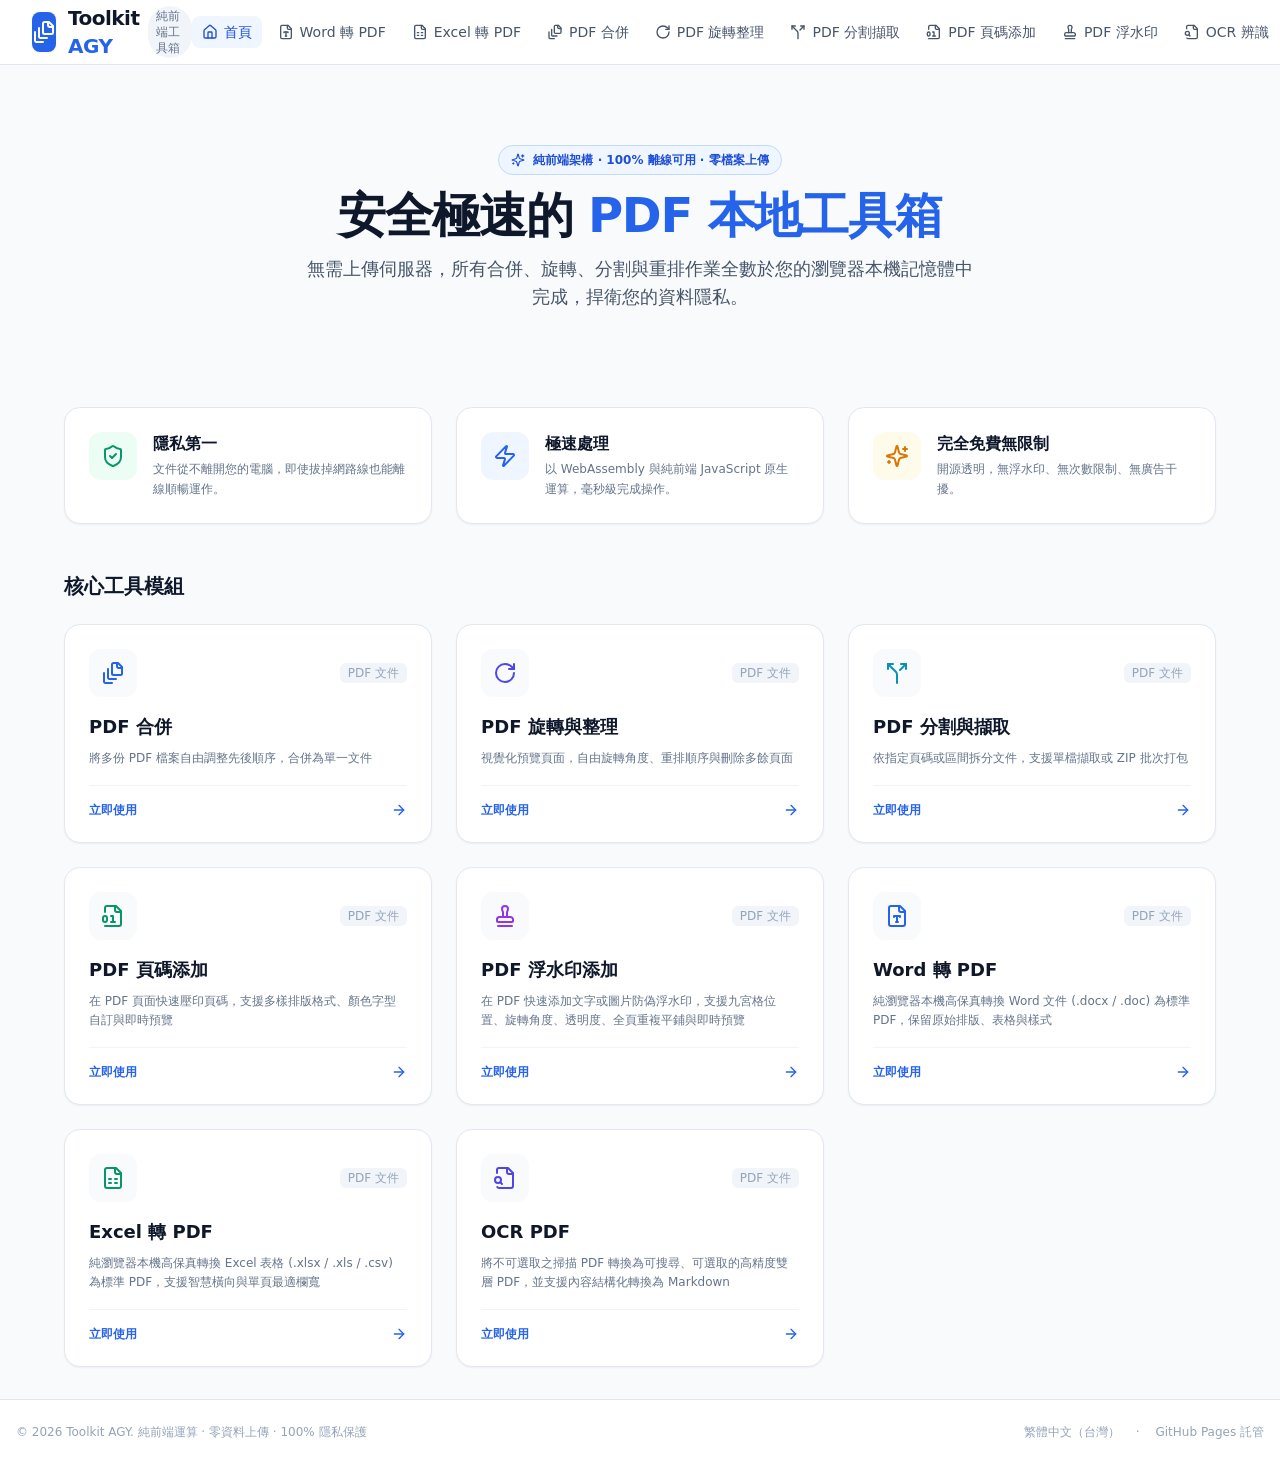
==== index.html @ efb2c527 "Deploy to GitHub Pages: 2026-09-25T14:30:59.295Z" ====
<!DOCTYPE html>
<html lang="zh-TW">
  <head>
    <meta charset="UTF-8" />
    <link rel="icon" type="image/svg+xml" href="./favicon.svg" />
    <meta name="viewport" content="width=device-width, initial-scale=1.0" />
    <meta name="description" content="Toolkit AGY - 純前端安全隱私 PDF 工具箱，支援 PDF 合併、分割與旋轉整理" />
    <title>Toolkit AGY - 純前端 PDF 工具箱</title>
    <script type="module" crossorigin src="./assets/index-BfPGvktH.js"></script>
    <link rel="modulepreload" crossorigin href="./assets/react-vendor-D8_orAiP.js">
    <link rel="modulepreload" crossorigin href="./assets/lucide-Dk8-2mKe.js">
    <link rel="modulepreload" crossorigin href="./assets/pdf-lib-BIBTUiyX.js">
    <link rel="modulepreload" crossorigin href="./assets/jszip-D7Kx0HE0.js">
    <link rel="stylesheet" crossorigin href="./assets/index-3vHXkRAp.css">
  </head>
  <body class="bg-slate-50 text-slate-800 antialiased min-h-screen">
    <div id="root"></div>
  </body>
</html>
---- assets/index-3vHXkRAp.css ----
*,:before,:after{--tw-border-spacing-x: 0;--tw-border-spacing-y: 0;--tw-translate-x: 0;--tw-translate-y: 0;--tw-rotate: 0;--tw-skew-x: 0;--tw-skew-y: 0;--tw-scale-x: 1;--tw-scale-y: 1;--tw-pan-x: ;--tw-pan-y: ;--tw-pinch-zoom: ;--tw-scroll-snap-strictness: proximity;--tw-gradient-from-position: ;--tw-gradient-via-position: ;--tw-gradient-to-position: ;--tw-ordinal: ;--tw-slashed-zero: ;--tw-numeric-figure: ;--tw-numeric-spacing: ;--tw-numeric-fraction: ;--tw-ring-inset: ;--tw-ring-offset-width: 0px;--tw-ring-offset-color: #fff;--tw-ring-color: rgb(59 130 246 / .5);--tw-ring-offset-shadow: 0 0 #0000;--tw-ring-shadow: 0 0 #0000;--tw-shadow: 0 0 #0000;--tw-shadow-colored: 0 0 #0000;--tw-blur: ;--tw-brightness: ;--tw-contrast: ;--tw-grayscale: ;--tw-hue-rotate: ;--tw-invert: ;--tw-saturate: ;--tw-sepia: ;--tw-drop-shadow: ;--tw-backdrop-blur: ;--tw-backdrop-brightness: ;--tw-backdrop-contrast: ;--tw-backdrop-grayscale: ;--tw-backdrop-hue-rotate: ;--tw-backdrop-invert: ;--tw-backdrop-opacity: ;--tw-backdrop-saturate: ;--tw-backdrop-sepia: ;--tw-contain-size: ;--tw-contain-layout: ;--tw-contain-paint: ;--tw-contain-style: }::backdrop{--tw-border-spacing-x: 0;--tw-border-spacing-y: 0;--tw-translate-x: 0;--tw-translate-y: 0;--tw-rotate: 0;--tw-skew-x: 0;--tw-skew-y: 0;--tw-scale-x: 1;--tw-scale-y: 1;--tw-pan-x: ;--tw-pan-y: ;--tw-pinch-zoom: ;--tw-scroll-snap-strictness: proximity;--tw-gradient-from-position: ;--tw-gradient-via-position: ;--tw-gradient-to-position: ;--tw-ordinal: ;--tw-slashed-zero: ;--tw-numeric-figure: ;--tw-numeric-spacing: ;--tw-numeric-fraction: ;--tw-ring-inset: ;--tw-ring-offset-width: 0px;--tw-ring-offset-color: #fff;--tw-ring-color: rgb(59 130 246 / .5);--tw-ring-offset-shadow: 0 0 #0000;--tw-ring-shadow: 0 0 #0000;--tw-shadow: 0 0 #0000;--tw-shadow-colored: 0 0 #0000;--tw-blur: ;--tw-brightness: ;--tw-contrast: ;--tw-grayscale: ;--tw-hue-rotate: ;--tw-invert: ;--tw-saturate: ;--tw-sepia: ;--tw-drop-shadow: ;--tw-backdrop-blur: ;--tw-backdrop-brightness: ;--tw-backdrop-contrast: ;--tw-backdrop-grayscale: ;--tw-backdrop-hue-rotate: ;--tw-backdrop-invert: ;--tw-backdrop-opacity: ;--tw-backdrop-saturate: ;--tw-backdrop-sepia: ;--tw-contain-size: ;--tw-contain-layout: ;--tw-contain-paint: ;--tw-contain-style: }*,:before,:after{box-sizing:border-box;border-width:0;border-style:solid;border-color:#e5e7eb}:before,:after{--tw-content: ""}html,:host{line-height:1.5;-webkit-text-size-adjust:100%;-moz-tab-size:4;-o-tab-size:4;tab-size:4;font-family:ui-sans-serif,system-ui,sans-serif,"Apple Color Emoji","Segoe UI Emoji",Segoe UI Symbol,"Noto Color Emoji";font-feature-settings:normal;font-variation-settings:normal;-webkit-tap-highlight-color:transparent}body{margin:0;line-height:inherit}hr{height:0;color:inherit;border-top-width:1px}abbr:where([title]){-webkit-text-decoration:underline dotted;text-decoration:underline dotted}h1,h2,h3,h4,h5,h6{font-size:inherit;font-weight:inherit}a{color:inherit;text-decoration:inherit}b,strong{font-weight:bolder}code,kbd,samp,pre{font-family:ui-monospace,SFMono-Regular,Menlo,Monaco,Consolas,Liberation Mono,Courier New,monospace;font-feature-settings:normal;font-variation-settings:normal;font-size:1em}small{font-size:80%}sub,sup{font-size:75%;line-height:0;position:relative;vertical-align:baseline}sub{bottom:-.25em}sup{top:-.5em}table{text-indent:0;border-color:inherit;border-collapse:collapse}button,input,optgroup,select,textarea{font-family:inherit;font-feature-settings:inherit;font-variation-settings:inherit;font-size:100%;font-weight:inherit;line-height:inherit;letter-spacing:inherit;color:inherit;margin:0;padding:0}button,select{text-transform:none}button,input:where([type=button]),input:where([type=reset]),input:where([type=submit]){-webkit-appearance:button;background-color:transparent;background-image:none}:-moz-focusring{outline:auto}:-moz-ui-invalid{box-shadow:none}progress{vertical-align:baseline}::-webkit-inner-spin-button,::-webkit-outer-spin-button{height:auto}[type=search]{-webkit-appearance:textfield;outline-offset:-2px}::-webkit-search-decoration{-webkit-appearance:none}::-webkit-file-upload-button{-webkit-appearance:button;font:inherit}summary{display:list-item}blockquote,dl,dd,h1,h2,h3,h4,h5,h6,hr,figure,p,pre{margin:0}fieldset{margin:0;padding:0}legend{padding:0}ol,ul,menu{list-style:none;margin:0;padding:0}dialog{padding:0}textarea{resize:vertical}input::-moz-placeholder,textarea::-moz-placeholder{opacity:1;color:#9ca3af}input::placeholder,textarea::placeholder{opacity:1;color:#9ca3af}button,[role=button]{cursor:pointer}:disabled{cursor:default}img,svg,video,canvas,audio,iframe,embed,object{display:block;vertical-align:middle}img,video{max-width:100%;height:auto}[hidden]:where(:not([hidden=until-found])){display:none}html,body{overflow-x:hidden;max-width:100%}body{--tw-bg-opacity: 1;background-color:rgb(248 250 252 / var(--tw-bg-opacity, 1));font-family:ui-sans-serif,system-ui,sans-serif,"Apple Color Emoji","Segoe UI Emoji",Segoe UI Symbol,"Noto Color Emoji";--tw-text-opacity: 1;color:rgb(15 23 42 / var(--tw-text-opacity, 1))}.container{width:100%}@media (min-width: 640px){.container{max-width:640px}}@media (min-width: 768px){.container{max-width:768px}}@media (min-width: 1024px){.container{max-width:1024px}}@media (min-width: 1280px){.container{max-width:1280px}}@media (min-width: 1536px){.container{max-width:1536px}}.sr-only{position:absolute;width:1px;height:1px;padding:0;margin:-1px;overflow:hidden;clip:rect(0,0,0,0);white-space:nowrap;border-width:0}.pointer-events-none{pointer-events:none}.collapse{visibility:collapse}.fixed{position:fixed}.absolute{position:absolute}.relative{position:relative}.sticky{position:sticky}.inset-0{inset:0}.inset-y-0{top:0;bottom:0}.left-0{left:0}.right-0{right:0}.right-2{right:.5rem}.right-4{right:1rem}.top-0{top:0}.top-16{top:4rem}.top-2{top:.5rem}.top-4{top:1rem}.top-6{top:1.5rem}.z-10{z-index:10}.z-20{z-index:20}.z-30{z-index:30}.z-40{z-index:40}.z-50{z-index:50}.mx-0\.5{margin-left:.125rem;margin-right:.125rem}.mx-auto{margin-left:auto;margin-right:auto}.my-2{margin-top:.5rem;margin-bottom:.5rem}.my-3{margin-top:.75rem;margin-bottom:.75rem}.my-4{margin-top:1rem;margin-bottom:1rem}.my-6{margin-top:1.5rem;margin-bottom:1.5rem}.mb-1{margin-bottom:.25rem}.mb-1\.5{margin-bottom:.375rem}.mb-2{margin-bottom:.5rem}.mb-3{margin-bottom:.75rem}.mb-4{margin-bottom:1rem}.mb-6{margin-bottom:1.5rem}.ml-1{margin-left:.25rem}.ml-2{margin-left:.5rem}.ml-auto{margin-left:auto}.mr-1{margin-right:.25rem}.mr-1\.5{margin-right:.375rem}.mt-0\.5{margin-top:.125rem}.mt-1{margin-top:.25rem}.mt-1\.5{margin-top:.375rem}.mt-2{margin-top:.5rem}.mt-2\.5{margin-top:.625rem}.mt-3{margin-top:.75rem}.mt-4{margin-top:1rem}.mt-5{margin-top:1.25rem}.mt-6{margin-top:1.5rem}.line-clamp-3{overflow:hidden;display:-webkit-box;-webkit-box-orient:vertical;-webkit-line-clamp:3}.block{display:block}.inline{display:inline}.flex{display:flex}.inline-flex{display:inline-flex}.table{display:table}.grid{display:grid}.contents{display:contents}.hidden{display:none}.aspect-\[3\/4\]{aspect-ratio:3/4}.h-1\.5{height:.375rem}.h-10{height:2.5rem}.h-12{height:3rem}.h-16{height:4rem}.h-2{height:.5rem}.h-2\.5{height:.625rem}.h-3{height:.75rem}.h-3\.5{height:.875rem}.h-4{height:1rem}.h-40{height:10rem}.h-5{height:1.25rem}.h-6{height:1.5rem}.h-64{height:16rem}.h-7{height:1.75rem}.h-8{height:2rem}.h-9{height:2.25rem}.h-\[90vh\]{height:90vh}.h-full{height:100%}.max-h-48{max-height:12rem}.max-h-\[500px\]{max-height:500px}.max-h-\[520px\]{max-height:520px}.max-h-\[620px\]{max-height:620px}.max-h-\[92vh\]{max-height:92vh}.max-h-\[calc\(100vh-4rem\)\]{max-height:calc(100vh - 4rem)}.max-h-full{max-height:100%}.min-h-\[320px\]{min-height:320px}.min-h-\[380px\]{min-height:380px}.min-h-\[420px\]{min-height:420px}.min-h-\[460px\]{min-height:460px}.min-h-screen{min-height:100vh}.w-1\/3{width:33.333333%}.w-10{width:2.5rem}.w-12{width:3rem}.w-16{width:4rem}.w-2{width:.5rem}.w-20{width:5rem}.w-24{width:6rem}.w-3{width:.75rem}.w-3\.5{width:.875rem}.w-4{width:1rem}.w-5{width:1.25rem}.w-56{width:14rem}.w-6{width:1.5rem}.w-7{width:1.75rem}.w-8{width:2rem}.w-9{width:2.25rem}.w-auto{width:auto}.w-full{width:100%}.w-screen{width:100vw}.min-w-0{min-width:0px}.min-w-\[50px\]{min-width:50px}.min-w-full{min-width:100%}.max-w-2xl{max-width:42rem}.max-w-4xl{max-width:56rem}.max-w-5xl{max-width:64rem}.max-w-6xl{max-width:72rem}.max-w-7xl{max-width:80rem}.max-w-full{max-width:100%}.max-w-md{max-width:28rem}.max-w-none{max-width:none}.max-w-xs{max-width:20rem}.flex-1{flex:1 1 0%}.flex-shrink-0,.shrink-0{flex-shrink:0}.rotate-180{--tw-rotate: 180deg;transform:translate(var(--tw-translate-x),var(--tw-translate-y)) rotate(var(--tw-rotate)) skew(var(--tw-skew-x)) skewY(var(--tw-skew-y)) scaleX(var(--tw-scale-x)) scaleY(var(--tw-scale-y))}.scale-110{--tw-scale-x: 1.1;--tw-scale-y: 1.1;transform:translate(var(--tw-translate-x),var(--tw-translate-y)) rotate(var(--tw-rotate)) skew(var(--tw-skew-x)) skewY(var(--tw-skew-y)) scaleX(var(--tw-scale-x)) scaleY(var(--tw-scale-y))}.scale-\[1\.01\]{--tw-scale-x: 1.01;--tw-scale-y: 1.01;transform:translate(var(--tw-translate-x),var(--tw-translate-y)) rotate(var(--tw-rotate)) skew(var(--tw-skew-x)) skewY(var(--tw-skew-y)) scaleX(var(--tw-scale-x)) scaleY(var(--tw-scale-y))}.transform{transform:translate(var(--tw-translate-x),var(--tw-translate-y)) rotate(var(--tw-rotate)) skew(var(--tw-skew-x)) skewY(var(--tw-skew-y)) scaleX(var(--tw-scale-x)) scaleY(var(--tw-scale-y))}@keyframes pulse{50%{opacity:.5}}.animate-pulse{animation:pulse 2s cubic-bezier(.4,0,.6,1) infinite}@keyframes spin{to{transform:rotate(360deg)}}.animate-spin{animation:spin 1s linear infinite}.cursor-not-allowed{cursor:not-allowed}.cursor-pointer{cursor:pointer}.select-none{-webkit-user-select:none;-moz-user-select:none;user-select:none}.select-text{-webkit-user-select:text;-moz-user-select:text;user-select:text}.resize-none{resize:none}.resize{resize:both}.list-inside{list-style-position:inside}.list-outside{list-style-position:outside}.list-decimal{list-style-type:decimal}.list-disc{list-style-type:disc}.grid-cols-1{grid-template-columns:repeat(1,minmax(0,1fr))}.grid-cols-2{grid-template-columns:repeat(2,minmax(0,1fr))}.grid-cols-3{grid-template-columns:repeat(3,minmax(0,1fr))}.flex-col{flex-direction:column}.flex-wrap{flex-wrap:wrap}.items-start{align-items:flex-start}.items-center{align-items:center}.justify-end{justify-content:flex-end}.justify-center{justify-content:center}.justify-between{justify-content:space-between}.gap-1{gap:.25rem}.gap-1\.5{gap:.375rem}.gap-2{gap:.5rem}.gap-2\.5{gap:.625rem}.gap-3{gap:.75rem}.gap-3\.5{gap:.875rem}.gap-4{gap:1rem}.gap-6{gap:1.5rem}.space-x-0\.5>:not([hidden])~:not([hidden]){--tw-space-x-reverse: 0;margin-right:calc(.125rem * var(--tw-space-x-reverse));margin-left:calc(.125rem * calc(1 - var(--tw-space-x-reverse)))}.space-x-1>:not([hidden])~:not([hidden]){--tw-space-x-reverse: 0;margin-right:calc(.25rem * var(--tw-space-x-reverse));margin-left:calc(.25rem * calc(1 - var(--tw-space-x-reverse)))}.space-x-1\.5>:not([hidden])~:not([hidden]){--tw-space-x-reverse: 0;margin-right:calc(.375rem * var(--tw-space-x-reverse));margin-left:calc(.375rem * calc(1 - var(--tw-space-x-reverse)))}.space-x-2>:not([hidden])~:not([hidden]){--tw-space-x-reverse: 0;margin-right:calc(.5rem * var(--tw-space-x-reverse));margin-left:calc(.5rem * calc(1 - var(--tw-space-x-reverse)))}.space-x-2\.5>:not([hidden])~:not([hidden]){--tw-space-x-reverse: 0;margin-right:calc(.625rem * var(--tw-space-x-reverse));margin-left:calc(.625rem * calc(1 - var(--tw-space-x-reverse)))}.space-x-3>:not([hidden])~:not([hidden]){--tw-space-x-reverse: 0;margin-right:calc(.75rem * var(--tw-space-x-reverse));margin-left:calc(.75rem * calc(1 - var(--tw-space-x-reverse)))}.space-y-0\.5>:not([hidden])~:not([hidden]){--tw-space-y-reverse: 0;margin-top:calc(.125rem * calc(1 - var(--tw-space-y-reverse)));margin-bottom:calc(.125rem * var(--tw-space-y-reverse))}.space-y-1>:not([hidden])~:not([hidden]){--tw-space-y-reverse: 0;margin-top:calc(.25rem * calc(1 - var(--tw-space-y-reverse)));margin-bottom:calc(.25rem * var(--tw-space-y-reverse))}.space-y-1\.5>:not([hidden])~:not([hidden]){--tw-space-y-reverse: 0;margin-top:calc(.375rem * calc(1 - var(--tw-space-y-reverse)));margin-bottom:calc(.375rem * var(--tw-space-y-reverse))}.space-y-12>:not([hidden])~:not([hidden]){--tw-space-y-reverse: 0;margin-top:calc(3rem * calc(1 - var(--tw-space-y-reverse)));margin-bottom:calc(3rem * var(--tw-space-y-reverse))}.space-y-2>:not([hidden])~:not([hidden]){--tw-space-y-reverse: 0;margin-top:calc(.5rem * calc(1 - var(--tw-space-y-reverse)));margin-bottom:calc(.5rem * var(--tw-space-y-reverse))}.space-y-2\.5>:not([hidden])~:not([hidden]){--tw-space-y-reverse: 0;margin-top:calc(.625rem * calc(1 - var(--tw-space-y-reverse)));margin-bottom:calc(.625rem * var(--tw-space-y-reverse))}.space-y-3>:not([hidden])~:not([hidden]){--tw-space-y-reverse: 0;margin-top:calc(.75rem * calc(1 - var(--tw-space-y-reverse)));margin-bottom:calc(.75rem * var(--tw-space-y-reverse))}.space-y-4>:not([hidden])~:not([hidden]){--tw-space-y-reverse: 0;margin-top:calc(1rem * calc(1 - var(--tw-space-y-reverse)));margin-bottom:calc(1rem * var(--tw-space-y-reverse))}.space-y-5>:not([hidden])~:not([hidden]){--tw-space-y-reverse: 0;margin-top:calc(1.25rem * calc(1 - var(--tw-space-y-reverse)));margin-bottom:calc(1.25rem * var(--tw-space-y-reverse))}.space-y-6>:not([hidden])~:not([hidden]){--tw-space-y-reverse: 0;margin-top:calc(1.5rem * calc(1 - var(--tw-space-y-reverse)));margin-bottom:calc(1.5rem * var(--tw-space-y-reverse))}.divide-y>:not([hidden])~:not([hidden]){--tw-divide-y-reverse: 0;border-top-width:calc(1px * calc(1 - var(--tw-divide-y-reverse)));border-bottom-width:calc(1px * var(--tw-divide-y-reverse))}.divide-gray-200>:not([hidden])~:not([hidden]){--tw-divide-opacity: 1;border-color:rgb(229 231 235 / var(--tw-divide-opacity, 1))}.self-start{align-self:flex-start}.self-end{align-self:flex-end}.overflow-auto{overflow:auto}.overflow-hidden{overflow:hidden}.overflow-x-auto{overflow-x:auto}.overflow-y-auto{overflow-y:auto}.truncate{overflow:hidden;text-overflow:ellipsis;white-space:nowrap}.whitespace-nowrap{white-space:nowrap}.whitespace-pre-line{white-space:pre-line}.whitespace-pre-wrap{white-space:pre-wrap}.rounded{border-radius:.25rem}.rounded-2xl{border-radius:1rem}.rounded-full{border-radius:9999px}.rounded-lg{border-radius:.5rem}.rounded-md{border-radius:.375rem}.rounded-sm{border-radius:.125rem}.rounded-xl{border-radius:.75rem}.rounded-r{border-top-right-radius:.25rem;border-bottom-right-radius:.25rem}.border{border-width:1px}.border-2{border-width:2px}.border-b{border-bottom-width:1px}.border-l{border-left-width:1px}.border-l-4{border-left-width:4px}.border-r{border-right-width:1px}.border-t{border-top-width:1px}.border-dashed{border-style:dashed}.border-amber-200{--tw-border-opacity: 1;border-color:rgb(253 230 138 / var(--tw-border-opacity, 1))}.border-amber-200\/80{border-color:#fde68acc}.border-blue-100{--tw-border-opacity: 1;border-color:rgb(219 234 254 / var(--tw-border-opacity, 1))}.border-blue-100\/60{border-color:#dbeafe99}.border-blue-100\/70{border-color:#dbeafeb3}.border-blue-200{--tw-border-opacity: 1;border-color:rgb(191 219 254 / var(--tw-border-opacity, 1))}.border-blue-400{--tw-border-opacity: 1;border-color:rgb(96 165 250 / var(--tw-border-opacity, 1))}.border-blue-500{--tw-border-opacity: 1;border-color:rgb(59 130 246 / var(--tw-border-opacity, 1))}.border-blue-600{--tw-border-opacity: 1;border-color:rgb(37 99 235 / var(--tw-border-opacity, 1))}.border-cyan-500{--tw-border-opacity: 1;border-color:rgb(6 182 212 / var(--tw-border-opacity, 1))}.border-emerald-100\/80{border-color:#d1fae5cc}.border-emerald-200{--tw-border-opacity: 1;border-color:rgb(167 243 208 / var(--tw-border-opacity, 1))}.border-emerald-200\/60{border-color:#a7f3d099}.border-emerald-200\/70{border-color:#a7f3d0b3}.border-emerald-400{--tw-border-opacity: 1;border-color:rgb(52 211 153 / var(--tw-border-opacity, 1))}.border-emerald-500{--tw-border-opacity: 1;border-color:rgb(16 185 129 / var(--tw-border-opacity, 1))}.border-gray-100{--tw-border-opacity: 1;border-color:rgb(243 244 246 / var(--tw-border-opacity, 1))}.border-gray-200{--tw-border-opacity: 1;border-color:rgb(229 231 235 / var(--tw-border-opacity, 1))}.border-gray-200\/50{border-color:#e5e7eb80}.border-gray-200\/60{border-color:#e5e7eb99}.border-gray-300{--tw-border-opacity: 1;border-color:rgb(209 213 219 / var(--tw-border-opacity, 1))}.border-gray-300\/50{border-color:#d1d5db80}.border-gray-800{--tw-border-opacity: 1;border-color:rgb(31 41 55 / var(--tw-border-opacity, 1))}.border-indigo-200{--tw-border-opacity: 1;border-color:rgb(199 210 254 / var(--tw-border-opacity, 1))}.border-indigo-500{--tw-border-opacity: 1;border-color:rgb(99 102 241 / var(--tw-border-opacity, 1))}.border-indigo-600{--tw-border-opacity: 1;border-color:rgb(79 70 229 / var(--tw-border-opacity, 1))}.border-red-200{--tw-border-opacity: 1;border-color:rgb(254 202 202 / var(--tw-border-opacity, 1))}.border-red-300{--tw-border-opacity: 1;border-color:rgb(252 165 165 / var(--tw-border-opacity, 1))}.border-red-400{--tw-border-opacity: 1;border-color:rgb(248 113 113 / var(--tw-border-opacity, 1))}.border-red-500{--tw-border-opacity: 1;border-color:rgb(239 68 68 / var(--tw-border-opacity, 1))}.border-rose-200{--tw-border-opacity: 1;border-color:rgb(254 205 211 / var(--tw-border-opacity, 1))}.border-slate-100{--tw-border-opacity: 1;border-color:rgb(241 245 249 / var(--tw-border-opacity, 1))}.border-slate-200{--tw-border-opacity: 1;border-color:rgb(226 232 240 / var(--tw-border-opacity, 1))}.border-slate-200\/80{border-color:#e2e8f0cc}.border-slate-300{--tw-border-opacity: 1;border-color:rgb(203 213 225 / var(--tw-border-opacity, 1))}.bg-amber-100{--tw-bg-opacity: 1;background-color:rgb(254 243 199 / var(--tw-bg-opacity, 1))}.bg-amber-50{--tw-bg-opacity: 1;background-color:rgb(255 251 235 / var(--tw-bg-opacity, 1))}.bg-amber-50\/70{background-color:#fffbebb3}.bg-amber-500\/80{background-color:#f59e0bcc}.bg-amber-600{--tw-bg-opacity: 1;background-color:rgb(217 119 6 / var(--tw-bg-opacity, 1))}.bg-blue-100{--tw-bg-opacity: 1;background-color:rgb(219 234 254 / var(--tw-bg-opacity, 1))}.bg-blue-100\/80{background-color:#dbeafecc}.bg-blue-50{--tw-bg-opacity: 1;background-color:rgb(239 246 255 / var(--tw-bg-opacity, 1))}.bg-blue-50\/50{background-color:#eff6ff80}.bg-blue-50\/60{background-color:#eff6ff99}.bg-blue-50\/80{background-color:#eff6ffcc}.bg-blue-600{--tw-bg-opacity: 1;background-color:rgb(37 99 235 / var(--tw-bg-opacity, 1))}.bg-cyan-50{--tw-bg-opacity: 1;background-color:rgb(236 254 255 / var(--tw-bg-opacity, 1))}.bg-cyan-50\/50{background-color:#ecfeff80}.bg-cyan-600{--tw-bg-opacity: 1;background-color:rgb(8 145 178 / var(--tw-bg-opacity, 1))}.bg-emerald-100{--tw-bg-opacity: 1;background-color:rgb(209 250 229 / var(--tw-bg-opacity, 1))}.bg-emerald-50{--tw-bg-opacity: 1;background-color:rgb(236 253 245 / var(--tw-bg-opacity, 1))}.bg-emerald-50\/50{background-color:#ecfdf580}.bg-emerald-50\/60{background-color:#ecfdf599}.bg-emerald-50\/80{background-color:#ecfdf5cc}.bg-emerald-600{--tw-bg-opacity: 1;background-color:rgb(5 150 105 / var(--tw-bg-opacity, 1))}.bg-gray-100{--tw-bg-opacity: 1;background-color:rgb(243 244 246 / var(--tw-bg-opacity, 1))}.bg-gray-100\/50{background-color:#f3f4f680}.bg-gray-200{--tw-bg-opacity: 1;background-color:rgb(229 231 235 / var(--tw-bg-opacity, 1))}.bg-gray-50{--tw-bg-opacity: 1;background-color:rgb(249 250 251 / var(--tw-bg-opacity, 1))}.bg-gray-800{--tw-bg-opacity: 1;background-color:rgb(31 41 55 / var(--tw-bg-opacity, 1))}.bg-gray-900{--tw-bg-opacity: 1;background-color:rgb(17 24 39 / var(--tw-bg-opacity, 1))}.bg-indigo-100{--tw-bg-opacity: 1;background-color:rgb(224 231 255 / var(--tw-bg-opacity, 1))}.bg-indigo-50{--tw-bg-opacity: 1;background-color:rgb(238 242 255 / var(--tw-bg-opacity, 1))}.bg-indigo-50\/40{background-color:#eef2ff66}.bg-indigo-50\/60{background-color:#eef2ff99}.bg-indigo-50\/70{background-color:#eef2ffb3}.bg-indigo-600{--tw-bg-opacity: 1;background-color:rgb(79 70 229 / var(--tw-bg-opacity, 1))}.bg-red-50{--tw-bg-opacity: 1;background-color:rgb(254 242 242 / var(--tw-bg-opacity, 1))}.bg-red-50\/20{background-color:#fef2f233}.bg-red-50\/40{background-color:#fef2f266}.bg-red-600{--tw-bg-opacity: 1;background-color:rgb(220 38 38 / var(--tw-bg-opacity, 1))}.bg-rose-50{--tw-bg-opacity: 1;background-color:rgb(255 241 242 / var(--tw-bg-opacity, 1))}.bg-rose-50\/20{background-color:#fff1f233}.bg-rose-600{--tw-bg-opacity: 1;background-color:rgb(225 29 72 / var(--tw-bg-opacity, 1))}.bg-slate-100{--tw-bg-opacity: 1;background-color:rgb(241 245 249 / var(--tw-bg-opacity, 1))}.bg-slate-100\/70{background-color:#f1f5f9b3}.bg-slate-200{--tw-bg-opacity: 1;background-color:rgb(226 232 240 / var(--tw-bg-opacity, 1))}.bg-slate-200\/50{background-color:#e2e8f080}.bg-slate-200\/60{background-color:#e2e8f099}.bg-slate-200\/80{background-color:#e2e8f0cc}.bg-slate-50{--tw-bg-opacity: 1;background-color:rgb(248 250 252 / var(--tw-bg-opacity, 1))}.bg-slate-50\/50{background-color:#f8fafc80}.bg-slate-50\/80{background-color:#f8fafccc}.bg-slate-900{--tw-bg-opacity: 1;background-color:rgb(15 23 42 / var(--tw-bg-opacity, 1))}.bg-slate-900\/40{background-color:#0f172a66}.bg-slate-900\/50{background-color:#0f172a80}.bg-slate-900\/60{background-color:#0f172a99}.bg-slate-900\/70{background-color:#0f172ab3}.bg-teal-100{--tw-bg-opacity: 1;background-color:rgb(204 251 241 / var(--tw-bg-opacity, 1))}.bg-teal-50{--tw-bg-opacity: 1;background-color:rgb(240 253 250 / var(--tw-bg-opacity, 1))}.bg-white{--tw-bg-opacity: 1;background-color:rgb(255 255 255 / var(--tw-bg-opacity, 1))}.bg-white\/70{background-color:#ffffffb3}.bg-white\/80{background-color:#fffc}.bg-white\/95{background-color:#fffffff2}.bg-gradient-to-br{background-image:linear-gradient(to bottom right,var(--tw-gradient-stops))}.bg-gradient-to-r{background-image:linear-gradient(to right,var(--tw-gradient-stops))}.from-blue-50\/50{--tw-gradient-from: rgb(239 246 255 / .5) var(--tw-gradient-from-position);--tw-gradient-to: rgb(239 246 255 / 0) var(--tw-gradient-to-position);--tw-gradient-stops: var(--tw-gradient-from), var(--tw-gradient-to)}.from-emerald-50{--tw-gradient-from: #ecfdf5 var(--tw-gradient-from-position);--tw-gradient-to: rgb(236 253 245 / 0) var(--tw-gradient-to-position);--tw-gradient-stops: var(--tw-gradient-from), var(--tw-gradient-to)}.to-indigo-50\/40{--tw-gradient-to: rgb(238 242 255 / .4) var(--tw-gradient-to-position)}.to-teal-50\/60{--tw-gradient-to: rgb(240 253 250 / .6) var(--tw-gradient-to-position)}.stroke-1{stroke-width:1}.object-contain{-o-object-fit:contain;object-fit:contain}.p-0\.5{padding:.125rem}.p-1{padding:.25rem}.p-1\.5{padding:.375rem}.p-2{padding:.5rem}.p-2\.5{padding:.625rem}.p-3{padding:.75rem}.p-3\.5{padding:.875rem}.p-4{padding:1rem}.p-5{padding:1.25rem}.p-6{padding:1.5rem}.p-8{padding:2rem}.px-1{padding-left:.25rem;padding-right:.25rem}.px-1\.5{padding-left:.375rem;padding-right:.375rem}.px-2{padding-left:.5rem;padding-right:.5rem}.px-2\.5{padding-left:.625rem;padding-right:.625rem}.px-3{padding-left:.75rem;padding-right:.75rem}.px-3\.5{padding-left:.875rem;padding-right:.875rem}.px-4{padding-left:1rem;padding-right:1rem}.px-5{padding-left:1.25rem;padding-right:1.25rem}.px-6{padding-left:1.5rem;padding-right:1.5rem}.py-0\.5{padding-top:.125rem;padding-bottom:.125rem}.py-1{padding-top:.25rem;padding-bottom:.25rem}.py-1\.5{padding-top:.375rem;padding-bottom:.375rem}.py-12{padding-top:3rem;padding-bottom:3rem}.py-2{padding-top:.5rem;padding-bottom:.5rem}.py-2\.5{padding-top:.625rem;padding-bottom:.625rem}.py-3{padding-top:.75rem;padding-bottom:.75rem}.py-3\.5{padding-top:.875rem;padding-bottom:.875rem}.py-6{padding-top:1.5rem;padding-bottom:1.5rem}.py-8{padding-top:2rem;padding-bottom:2rem}.pb-1{padding-bottom:.25rem}.pb-3{padding-bottom:.75rem}.pb-4{padding-bottom:1rem}.pl-1{padding-left:.25rem}.pl-10{padding-left:2.5rem}.pl-3{padding-left:.75rem}.pl-3\.5{padding-left:.875rem}.pl-5{padding-left:1.25rem}.pr-9{padding-right:2.25rem}.pt-1{padding-top:.25rem}.pt-2{padding-top:.5rem}.pt-3{padding-top:.75rem}.pt-4{padding-top:1rem}.pt-6{padding-top:1.5rem}.text-left{text-align:left}.text-center{text-align:center}.text-right{text-align:right}.font-mono{font-family:ui-monospace,SFMono-Regular,Menlo,Monaco,Consolas,Liberation Mono,Courier New,monospace}.font-sans{font-family:ui-sans-serif,system-ui,sans-serif,"Apple Color Emoji","Segoe UI Emoji",Segoe UI Symbol,"Noto Color Emoji"}.text-2xl{font-size:1.5rem;line-height:2rem}.text-3xl{font-size:1.875rem;line-height:2.25rem}.text-\[10px\]{font-size:10px}.text-\[11px\]{font-size:11px}.text-base{font-size:1rem;line-height:1.5rem}.text-lg{font-size:1.125rem;line-height:1.75rem}.text-sm{font-size:.875rem;line-height:1.25rem}.text-xl{font-size:1.25rem;line-height:1.75rem}.text-xs{font-size:.75rem;line-height:1rem}.font-bold{font-weight:700}.font-extrabold{font-weight:800}.font-medium{font-weight:500}.font-normal{font-weight:400}.font-semibold{font-weight:600}.uppercase{text-transform:uppercase}.italic{font-style:italic}.leading-relaxed{line-height:1.625}.leading-snug{line-height:1.375}.leading-tight{line-height:1.25}.tracking-tight{letter-spacing:-.025em}.tracking-wider{letter-spacing:.05em}.text-amber-500{--tw-text-opacity: 1;color:rgb(245 158 11 / var(--tw-text-opacity, 1))}.text-amber-600{--tw-text-opacity: 1;color:rgb(217 119 6 / var(--tw-text-opacity, 1))}.text-amber-700{--tw-text-opacity: 1;color:rgb(180 83 9 / var(--tw-text-opacity, 1))}.text-amber-800{--tw-text-opacity: 1;color:rgb(146 64 14 / var(--tw-text-opacity, 1))}.text-amber-800\/90{color:#92400ee6}.text-amber-900{--tw-text-opacity: 1;color:rgb(120 53 15 / var(--tw-text-opacity, 1))}.text-blue-500{--tw-text-opacity: 1;color:rgb(59 130 246 / var(--tw-text-opacity, 1))}.text-blue-600{--tw-text-opacity: 1;color:rgb(37 99 235 / var(--tw-text-opacity, 1))}.text-blue-700{--tw-text-opacity: 1;color:rgb(29 78 216 / var(--tw-text-opacity, 1))}.text-blue-800{--tw-text-opacity: 1;color:rgb(30 64 175 / var(--tw-text-opacity, 1))}.text-blue-900{--tw-text-opacity: 1;color:rgb(30 58 138 / var(--tw-text-opacity, 1))}.text-cyan-600{--tw-text-opacity: 1;color:rgb(8 145 178 / var(--tw-text-opacity, 1))}.text-emerald-500{--tw-text-opacity: 1;color:rgb(16 185 129 / var(--tw-text-opacity, 1))}.text-emerald-600{--tw-text-opacity: 1;color:rgb(5 150 105 / var(--tw-text-opacity, 1))}.text-emerald-700{--tw-text-opacity: 1;color:rgb(4 120 87 / var(--tw-text-opacity, 1))}.text-emerald-800{--tw-text-opacity: 1;color:rgb(6 95 70 / var(--tw-text-opacity, 1))}.text-emerald-900{--tw-text-opacity: 1;color:rgb(6 78 59 / var(--tw-text-opacity, 1))}.text-gray-100{--tw-text-opacity: 1;color:rgb(243 244 246 / var(--tw-text-opacity, 1))}.text-gray-400{--tw-text-opacity: 1;color:rgb(156 163 175 / var(--tw-text-opacity, 1))}.text-gray-500{--tw-text-opacity: 1;color:rgb(107 114 128 / var(--tw-text-opacity, 1))}.text-gray-600{--tw-text-opacity: 1;color:rgb(75 85 99 / var(--tw-text-opacity, 1))}.text-gray-700{--tw-text-opacity: 1;color:rgb(55 65 81 / var(--tw-text-opacity, 1))}.text-gray-800{--tw-text-opacity: 1;color:rgb(31 41 55 / var(--tw-text-opacity, 1))}.text-gray-900{--tw-text-opacity: 1;color:rgb(17 24 39 / var(--tw-text-opacity, 1))}.text-indigo-500{--tw-text-opacity: 1;color:rgb(99 102 241 / var(--tw-text-opacity, 1))}.text-indigo-600{--tw-text-opacity: 1;color:rgb(79 70 229 / var(--tw-text-opacity, 1))}.text-indigo-700{--tw-text-opacity: 1;color:rgb(67 56 202 / var(--tw-text-opacity, 1))}.text-purple-600{--tw-text-opacity: 1;color:rgb(147 51 234 / var(--tw-text-opacity, 1))}.text-red-400{--tw-text-opacity: 1;color:rgb(248 113 113 / var(--tw-text-opacity, 1))}.text-red-500{--tw-text-opacity: 1;color:rgb(239 68 68 / var(--tw-text-opacity, 1))}.text-red-600{--tw-text-opacity: 1;color:rgb(220 38 38 / var(--tw-text-opacity, 1))}.text-red-700{--tw-text-opacity: 1;color:rgb(185 28 28 / var(--tw-text-opacity, 1))}.text-rose-600{--tw-text-opacity: 1;color:rgb(225 29 72 / var(--tw-text-opacity, 1))}.text-rose-700{--tw-text-opacity: 1;color:rgb(190 18 60 / var(--tw-text-opacity, 1))}.text-rose-800{--tw-text-opacity: 1;color:rgb(159 18 57 / var(--tw-text-opacity, 1))}.text-slate-300{--tw-text-opacity: 1;color:rgb(203 213 225 / var(--tw-text-opacity, 1))}.text-slate-400{--tw-text-opacity: 1;color:rgb(148 163 184 / var(--tw-text-opacity, 1))}.text-slate-500{--tw-text-opacity: 1;color:rgb(100 116 139 / var(--tw-text-opacity, 1))}.text-slate-600{--tw-text-opacity: 1;color:rgb(71 85 105 / var(--tw-text-opacity, 1))}.text-slate-700{--tw-text-opacity: 1;color:rgb(51 65 85 / var(--tw-text-opacity, 1))}.text-slate-800{--tw-text-opacity: 1;color:rgb(30 41 59 / var(--tw-text-opacity, 1))}.text-slate-900{--tw-text-opacity: 1;color:rgb(15 23 42 / var(--tw-text-opacity, 1))}.text-teal-600{--tw-text-opacity: 1;color:rgb(13 148 136 / var(--tw-text-opacity, 1))}.text-teal-700{--tw-text-opacity: 1;color:rgb(15 118 110 / var(--tw-text-opacity, 1))}.text-teal-800{--tw-text-opacity: 1;color:rgb(17 94 89 / var(--tw-text-opacity, 1))}.text-white{--tw-text-opacity: 1;color:rgb(255 255 255 / var(--tw-text-opacity, 1))}.underline{text-decoration-line:underline}.line-through{text-decoration-line:line-through}.antialiased{-webkit-font-smoothing:antialiased;-moz-osx-font-smoothing:grayscale}.accent-blue-600{accent-color:#2563eb}.opacity-60{opacity:.6}.opacity-75{opacity:.75}.shadow{--tw-shadow: 0 1px 3px 0 rgb(0 0 0 / .1), 0 1px 2px -1px rgb(0 0 0 / .1);--tw-shadow-colored: 0 1px 3px 0 var(--tw-shadow-color), 0 1px 2px -1px var(--tw-shadow-color);box-shadow:var(--tw-ring-offset-shadow, 0 0 #0000),var(--tw-ring-shadow, 0 0 #0000),var(--tw-shadow)}.shadow-2xl{--tw-shadow: 0 25px 50px -12px rgb(0 0 0 / .25);--tw-shadow-colored: 0 25px 50px -12px var(--tw-shadow-color);box-shadow:var(--tw-ring-offset-shadow, 0 0 #0000),var(--tw-ring-shadow, 0 0 #0000),var(--tw-shadow)}.shadow-inner{--tw-shadow: inset 0 2px 4px 0 rgb(0 0 0 / .05);--tw-shadow-colored: inset 0 2px 4px 0 var(--tw-shadow-color);box-shadow:var(--tw-ring-offset-shadow, 0 0 #0000),var(--tw-ring-shadow, 0 0 #0000),var(--tw-shadow)}.shadow-lg{--tw-shadow: 0 10px 15px -3px rgb(0 0 0 / .1), 0 4px 6px -4px rgb(0 0 0 / .1);--tw-shadow-colored: 0 10px 15px -3px var(--tw-shadow-color), 0 4px 6px -4px var(--tw-shadow-color);box-shadow:var(--tw-ring-offset-shadow, 0 0 #0000),var(--tw-ring-shadow, 0 0 #0000),var(--tw-shadow)}.shadow-md{--tw-shadow: 0 4px 6px -1px rgb(0 0 0 / .1), 0 2px 4px -2px rgb(0 0 0 / .1);--tw-shadow-colored: 0 4px 6px -1px var(--tw-shadow-color), 0 2px 4px -2px var(--tw-shadow-color);box-shadow:var(--tw-ring-offset-shadow, 0 0 #0000),var(--tw-ring-shadow, 0 0 #0000),var(--tw-shadow)}.shadow-sm{--tw-shadow: 0 1px 2px 0 rgb(0 0 0 / .05);--tw-shadow-colored: 0 1px 2px 0 var(--tw-shadow-color);box-shadow:var(--tw-ring-offset-shadow, 0 0 #0000),var(--tw-ring-shadow, 0 0 #0000),var(--tw-shadow)}.shadow-xl{--tw-shadow: 0 20px 25px -5px rgb(0 0 0 / .1), 0 8px 10px -6px rgb(0 0 0 / .1);--tw-shadow-colored: 0 20px 25px -5px var(--tw-shadow-color), 0 8px 10px -6px var(--tw-shadow-color);box-shadow:var(--tw-ring-offset-shadow, 0 0 #0000),var(--tw-ring-shadow, 0 0 #0000),var(--tw-shadow)}.shadow-blue-500\/10{--tw-shadow-color: rgb(59 130 246 / .1);--tw-shadow: var(--tw-shadow-colored)}.shadow-blue-500\/20{--tw-shadow-color: rgb(59 130 246 / .2);--tw-shadow: var(--tw-shadow-colored)}.shadow-indigo-600\/20{--tw-shadow-color: rgb(79 70 229 / .2);--tw-shadow: var(--tw-shadow-colored)}.outline-none{outline:2px solid transparent;outline-offset:2px}.ring-1{--tw-ring-offset-shadow: var(--tw-ring-inset) 0 0 0 var(--tw-ring-offset-width) var(--tw-ring-offset-color);--tw-ring-shadow: var(--tw-ring-inset) 0 0 0 calc(1px + var(--tw-ring-offset-width)) var(--tw-ring-color);box-shadow:var(--tw-ring-offset-shadow),var(--tw-ring-shadow),var(--tw-shadow, 0 0 #0000)}.ring-2{--tw-ring-offset-shadow: var(--tw-ring-inset) 0 0 0 var(--tw-ring-offset-width) var(--tw-ring-offset-color);--tw-ring-shadow: var(--tw-ring-inset) 0 0 0 calc(2px + var(--tw-ring-offset-width)) var(--tw-ring-color);box-shadow:var(--tw-ring-offset-shadow),var(--tw-ring-shadow),var(--tw-shadow, 0 0 #0000)}.ring-4{--tw-ring-offset-shadow: var(--tw-ring-inset) 0 0 0 var(--tw-ring-offset-width) var(--tw-ring-offset-color);--tw-ring-shadow: var(--tw-ring-inset) 0 0 0 calc(4px + var(--tw-ring-offset-width)) var(--tw-ring-color);box-shadow:var(--tw-ring-offset-shadow),var(--tw-ring-shadow),var(--tw-shadow, 0 0 #0000)}.ring-blue-100{--tw-ring-opacity: 1;--tw-ring-color: rgb(219 234 254 / var(--tw-ring-opacity, 1))}.ring-blue-500{--tw-ring-opacity: 1;--tw-ring-color: rgb(59 130 246 / var(--tw-ring-opacity, 1))}.ring-emerald-100{--tw-ring-opacity: 1;--tw-ring-color: rgb(209 250 229 / var(--tw-ring-opacity, 1))}.ring-emerald-500\/10{--tw-ring-color: rgb(16 185 129 / .1)}.ring-emerald-500\/20{--tw-ring-color: rgb(16 185 129 / .2)}.ring-indigo-600{--tw-ring-opacity: 1;--tw-ring-color: rgb(79 70 229 / var(--tw-ring-opacity, 1))}.filter{filter:var(--tw-blur) var(--tw-brightness) var(--tw-contrast) var(--tw-grayscale) var(--tw-hue-rotate) var(--tw-invert) var(--tw-saturate) var(--tw-sepia) var(--tw-drop-shadow)}.backdrop-blur-\[1px\]{--tw-backdrop-blur: blur(1px);backdrop-filter:var(--tw-backdrop-blur) var(--tw-backdrop-brightness) var(--tw-backdrop-contrast) var(--tw-backdrop-grayscale) var(--tw-backdrop-hue-rotate) var(--tw-backdrop-invert) var(--tw-backdrop-opacity) var(--tw-backdrop-saturate) var(--tw-backdrop-sepia)}.backdrop-blur-\[2px\]{--tw-backdrop-blur: blur(2px);backdrop-filter:var(--tw-backdrop-blur) var(--tw-backdrop-brightness) var(--tw-backdrop-contrast) var(--tw-backdrop-grayscale) var(--tw-backdrop-hue-rotate) var(--tw-backdrop-invert) var(--tw-backdrop-opacity) var(--tw-backdrop-saturate) var(--tw-backdrop-sepia)}.backdrop-blur-md{--tw-backdrop-blur: blur(12px);backdrop-filter:var(--tw-backdrop-blur) var(--tw-backdrop-brightness) var(--tw-backdrop-contrast) var(--tw-backdrop-grayscale) var(--tw-backdrop-hue-rotate) var(--tw-backdrop-invert) var(--tw-backdrop-opacity) var(--tw-backdrop-saturate) var(--tw-backdrop-sepia)}.backdrop-blur-sm{--tw-backdrop-blur: blur(4px);backdrop-filter:var(--tw-backdrop-blur) var(--tw-backdrop-brightness) var(--tw-backdrop-contrast) var(--tw-backdrop-grayscale) var(--tw-backdrop-hue-rotate) var(--tw-backdrop-invert) var(--tw-backdrop-opacity) var(--tw-backdrop-saturate) var(--tw-backdrop-sepia)}.transition{transition-property:color,background-color,border-color,text-decoration-color,fill,stroke,opacity,box-shadow,transform,filter,backdrop-filter;transition-timing-function:cubic-bezier(.4,0,.2,1);transition-duration:.15s}.transition-all{transition-property:all;transition-timing-function:cubic-bezier(.4,0,.2,1);transition-duration:.15s}.transition-colors{transition-property:color,background-color,border-color,text-decoration-color,fill,stroke;transition-timing-function:cubic-bezier(.4,0,.2,1);transition-duration:.15s}.transition-transform{transition-property:transform;transition-timing-function:cubic-bezier(.4,0,.2,1);transition-duration:.15s}.duration-150{transition-duration:.15s}.duration-200{transition-duration:.2s}.duration-300{transition-duration:.3s}.ease-out{transition-timing-function:cubic-bezier(0,0,.2,1)}.last\:border-r-0:last-child{border-right-width:0px}.even\:bg-gray-50\/40:nth-child(2n){background-color:#f9fafb66}.hover\:scale-105:hover{--tw-scale-x: 1.05;--tw-scale-y: 1.05;transform:translate(var(--tw-translate-x),var(--tw-translate-y)) rotate(var(--tw-rotate)) skew(var(--tw-skew-x)) skewY(var(--tw-skew-y)) scaleX(var(--tw-scale-x)) scaleY(var(--tw-scale-y))}.hover\:border-blue-300:hover{--tw-border-opacity: 1;border-color:rgb(147 197 253 / var(--tw-border-opacity, 1))}.hover\:border-blue-400:hover{--tw-border-opacity: 1;border-color:rgb(96 165 250 / var(--tw-border-opacity, 1))}.hover\:border-slate-300:hover{--tw-border-opacity: 1;border-color:rgb(203 213 225 / var(--tw-border-opacity, 1))}.hover\:border-slate-400:hover{--tw-border-opacity: 1;border-color:rgb(148 163 184 / var(--tw-border-opacity, 1))}.hover\:bg-amber-700:hover{--tw-bg-opacity: 1;background-color:rgb(180 83 9 / var(--tw-bg-opacity, 1))}.hover\:bg-blue-100:hover{--tw-bg-opacity: 1;background-color:rgb(219 234 254 / var(--tw-bg-opacity, 1))}.hover\:bg-blue-50:hover{--tw-bg-opacity: 1;background-color:rgb(239 246 255 / var(--tw-bg-opacity, 1))}.hover\:bg-blue-50\/20:hover{background-color:#eff6ff33}.hover\:bg-blue-700:hover{--tw-bg-opacity: 1;background-color:rgb(29 78 216 / var(--tw-bg-opacity, 1))}.hover\:bg-cyan-700:hover{--tw-bg-opacity: 1;background-color:rgb(14 116 144 / var(--tw-bg-opacity, 1))}.hover\:bg-emerald-700:hover{--tw-bg-opacity: 1;background-color:rgb(4 120 87 / var(--tw-bg-opacity, 1))}.hover\:bg-gray-100:hover{--tw-bg-opacity: 1;background-color:rgb(243 244 246 / var(--tw-bg-opacity, 1))}.hover\:bg-gray-200:hover{--tw-bg-opacity: 1;background-color:rgb(229 231 235 / var(--tw-bg-opacity, 1))}.hover\:bg-gray-50:hover{--tw-bg-opacity: 1;background-color:rgb(249 250 251 / var(--tw-bg-opacity, 1))}.hover\:bg-indigo-100:hover{--tw-bg-opacity: 1;background-color:rgb(224 231 255 / var(--tw-bg-opacity, 1))}.hover\:bg-indigo-50\/40:hover{background-color:#eef2ff66}.hover\:bg-indigo-700:hover{--tw-bg-opacity: 1;background-color:rgb(67 56 202 / var(--tw-bg-opacity, 1))}.hover\:bg-red-100:hover{--tw-bg-opacity: 1;background-color:rgb(254 226 226 / var(--tw-bg-opacity, 1))}.hover\:bg-red-50:hover{--tw-bg-opacity: 1;background-color:rgb(254 242 242 / var(--tw-bg-opacity, 1))}.hover\:bg-red-700:hover{--tw-bg-opacity: 1;background-color:rgb(185 28 28 / var(--tw-bg-opacity, 1))}.hover\:bg-rose-100:hover{--tw-bg-opacity: 1;background-color:rgb(255 228 230 / var(--tw-bg-opacity, 1))}.hover\:bg-rose-50:hover{--tw-bg-opacity: 1;background-color:rgb(255 241 242 / var(--tw-bg-opacity, 1))}.hover\:bg-rose-700:hover{--tw-bg-opacity: 1;background-color:rgb(190 18 60 / var(--tw-bg-opacity, 1))}.hover\:bg-slate-100:hover{--tw-bg-opacity: 1;background-color:rgb(241 245 249 / var(--tw-bg-opacity, 1))}.hover\:bg-slate-100\/60:hover{background-color:#f1f5f999}.hover\:bg-slate-200:hover{--tw-bg-opacity: 1;background-color:rgb(226 232 240 / var(--tw-bg-opacity, 1))}.hover\:bg-slate-200\/60:hover{background-color:#e2e8f099}.hover\:bg-slate-50:hover{--tw-bg-opacity: 1;background-color:rgb(248 250 252 / var(--tw-bg-opacity, 1))}.hover\:bg-slate-50\/50:hover{background-color:#f8fafc80}.hover\:bg-slate-800:hover{--tw-bg-opacity: 1;background-color:rgb(30 41 59 / var(--tw-bg-opacity, 1))}.hover\:bg-white:hover{--tw-bg-opacity: 1;background-color:rgb(255 255 255 / var(--tw-bg-opacity, 1))}.hover\:text-blue-600:hover{--tw-text-opacity: 1;color:rgb(37 99 235 / var(--tw-text-opacity, 1))}.hover\:text-blue-800:hover{--tw-text-opacity: 1;color:rgb(30 64 175 / var(--tw-text-opacity, 1))}.hover\:text-gray-600:hover{--tw-text-opacity: 1;color:rgb(75 85 99 / var(--tw-text-opacity, 1))}.hover\:text-gray-700:hover{--tw-text-opacity: 1;color:rgb(55 65 81 / var(--tw-text-opacity, 1))}.hover\:text-indigo-500:hover{--tw-text-opacity: 1;color:rgb(99 102 241 / var(--tw-text-opacity, 1))}.hover\:text-indigo-700:hover{--tw-text-opacity: 1;color:rgb(67 56 202 / var(--tw-text-opacity, 1))}.hover\:text-red-600:hover{--tw-text-opacity: 1;color:rgb(220 38 38 / var(--tw-text-opacity, 1))}.hover\:text-red-700:hover{--tw-text-opacity: 1;color:rgb(185 28 28 / var(--tw-text-opacity, 1))}.hover\:text-rose-600:hover{--tw-text-opacity: 1;color:rgb(225 29 72 / var(--tw-text-opacity, 1))}.hover\:text-slate-600:hover{--tw-text-opacity: 1;color:rgb(71 85 105 / var(--tw-text-opacity, 1))}.hover\:text-slate-700:hover{--tw-text-opacity: 1;color:rgb(51 65 85 / var(--tw-text-opacity, 1))}.hover\:text-slate-800:hover{--tw-text-opacity: 1;color:rgb(30 41 59 / var(--tw-text-opacity, 1))}.hover\:text-slate-900:hover{--tw-text-opacity: 1;color:rgb(15 23 42 / var(--tw-text-opacity, 1))}.hover\:underline:hover{text-decoration-line:underline}.hover\:shadow:hover{--tw-shadow: 0 1px 3px 0 rgb(0 0 0 / .1), 0 1px 2px -1px rgb(0 0 0 / .1);--tw-shadow-colored: 0 1px 3px 0 var(--tw-shadow-color), 0 1px 2px -1px var(--tw-shadow-color);box-shadow:var(--tw-ring-offset-shadow, 0 0 #0000),var(--tw-ring-shadow, 0 0 #0000),var(--tw-shadow)}.hover\:shadow-md:hover{--tw-shadow: 0 4px 6px -1px rgb(0 0 0 / .1), 0 2px 4px -2px rgb(0 0 0 / .1);--tw-shadow-colored: 0 4px 6px -1px var(--tw-shadow-color), 0 2px 4px -2px var(--tw-shadow-color);box-shadow:var(--tw-ring-offset-shadow, 0 0 #0000),var(--tw-ring-shadow, 0 0 #0000),var(--tw-shadow)}.focus\:border-blue-500:focus{--tw-border-opacity: 1;border-color:rgb(59 130 246 / var(--tw-border-opacity, 1))}.focus\:border-cyan-500:focus{--tw-border-opacity: 1;border-color:rgb(6 182 212 / var(--tw-border-opacity, 1))}.focus\:border-indigo-500:focus{--tw-border-opacity: 1;border-color:rgb(99 102 241 / var(--tw-border-opacity, 1))}.focus\:border-red-500:focus{--tw-border-opacity: 1;border-color:rgb(239 68 68 / var(--tw-border-opacity, 1))}.focus\:bg-white:focus{--tw-bg-opacity: 1;background-color:rgb(255 255 255 / var(--tw-bg-opacity, 1))}.focus\:outline-none:focus{outline:2px solid transparent;outline-offset:2px}.focus\:ring-1:focus{--tw-ring-offset-shadow: var(--tw-ring-inset) 0 0 0 var(--tw-ring-offset-width) var(--tw-ring-offset-color);--tw-ring-shadow: var(--tw-ring-inset) 0 0 0 calc(1px + var(--tw-ring-offset-width)) var(--tw-ring-color);box-shadow:var(--tw-ring-offset-shadow),var(--tw-ring-shadow),var(--tw-shadow, 0 0 #0000)}.focus\:ring-2:focus{--tw-ring-offset-shadow: var(--tw-ring-inset) 0 0 0 var(--tw-ring-offset-width) var(--tw-ring-offset-color);--tw-ring-shadow: var(--tw-ring-inset) 0 0 0 calc(2px + var(--tw-ring-offset-width)) var(--tw-ring-color);box-shadow:var(--tw-ring-offset-shadow),var(--tw-ring-shadow),var(--tw-shadow, 0 0 #0000)}.focus\:ring-amber-500:focus{--tw-ring-opacity: 1;--tw-ring-color: rgb(245 158 11 / var(--tw-ring-opacity, 1))}.focus\:ring-blue-500:focus{--tw-ring-opacity: 1;--tw-ring-color: rgb(59 130 246 / var(--tw-ring-opacity, 1))}.focus\:ring-cyan-500:focus{--tw-ring-opacity: 1;--tw-ring-color: rgb(6 182 212 / var(--tw-ring-opacity, 1))}.focus\:ring-emerald-500:focus{--tw-ring-opacity: 1;--tw-ring-color: rgb(16 185 129 / var(--tw-ring-opacity, 1))}.focus\:ring-indigo-500:focus{--tw-ring-opacity: 1;--tw-ring-color: rgb(99 102 241 / var(--tw-ring-opacity, 1))}.focus\:ring-red-200:focus{--tw-ring-opacity: 1;--tw-ring-color: rgb(254 202 202 / var(--tw-ring-opacity, 1))}.focus\:ring-red-400:focus{--tw-ring-opacity: 1;--tw-ring-color: rgb(248 113 113 / var(--tw-ring-opacity, 1))}.focus\:ring-red-500:focus{--tw-ring-opacity: 1;--tw-ring-color: rgb(239 68 68 / var(--tw-ring-opacity, 1))}.focus\:ring-offset-2:focus{--tw-ring-offset-width: 2px}.active\:bg-slate-200:active{--tw-bg-opacity: 1;background-color:rgb(226 232 240 / var(--tw-bg-opacity, 1))}.disabled\:pointer-events-none:disabled{pointer-events:none}.disabled\:cursor-not-allowed:disabled{cursor:not-allowed}.disabled\:opacity-25:disabled{opacity:.25}.disabled\:opacity-30:disabled{opacity:.3}.disabled\:opacity-40:disabled{opacity:.4}.disabled\:opacity-50:disabled{opacity:.5}.disabled\:hover\:bg-transparent:hover:disabled{background-color:transparent}.group:hover .group-hover\:translate-x-1{--tw-translate-x: .25rem;transform:translate(var(--tw-translate-x),var(--tw-translate-y)) rotate(var(--tw-rotate)) skew(var(--tw-skew-x)) skewY(var(--tw-skew-y)) scaleX(var(--tw-scale-x)) scaleY(var(--tw-scale-y))}.group:hover .group-hover\:scale-105{--tw-scale-x: 1.05;--tw-scale-y: 1.05;transform:translate(var(--tw-translate-x),var(--tw-translate-y)) rotate(var(--tw-rotate)) skew(var(--tw-skew-x)) skewY(var(--tw-skew-y)) scaleX(var(--tw-scale-x)) scaleY(var(--tw-scale-y))}.group:hover .group-hover\:scale-110{--tw-scale-x: 1.1;--tw-scale-y: 1.1;transform:translate(var(--tw-translate-x),var(--tw-translate-y)) rotate(var(--tw-rotate)) skew(var(--tw-skew-x)) skewY(var(--tw-skew-y)) scaleX(var(--tw-scale-x)) scaleY(var(--tw-scale-y))}.group:hover .group-hover\:text-blue-600{--tw-text-opacity: 1;color:rgb(37 99 235 / var(--tw-text-opacity, 1))}@media (min-width: 640px){.sm\:block{display:block}.sm\:inline-block{display:inline-block}.sm\:inline-flex{display:inline-flex}.sm\:h-10{height:2.5rem}.sm\:h-6{height:1.5rem}.sm\:w-10{width:2.5rem}.sm\:w-6{width:1.5rem}.sm\:max-w-md{max-width:28rem}.sm\:grid-cols-2{grid-template-columns:repeat(2,minmax(0,1fr))}.sm\:grid-cols-3{grid-template-columns:repeat(3,minmax(0,1fr))}.sm\:flex-row{flex-direction:row}.sm\:items-start{align-items:flex-start}.sm\:items-center{align-items:center}.sm\:justify-between{justify-content:space-between}.sm\:gap-3{gap:.75rem}.sm\:self-auto{align-self:auto}.sm\:self-center{align-self:center}.sm\:p-12{padding:3rem}.sm\:p-4{padding:1rem}.sm\:p-6{padding:1.5rem}.sm\:p-8{padding:2rem}.sm\:px-6{padding-left:1.5rem;padding-right:1.5rem}.sm\:py-12{padding-top:3rem;padding-bottom:3rem}.sm\:text-5xl{font-size:3rem;line-height:1}.sm\:text-lg{font-size:1.125rem;line-height:1.75rem}.sm\:text-xl{font-size:1.25rem;line-height:1.75rem}}@media (min-width: 768px){.md\:col-span-2{grid-column:span 2 / span 2}.md\:inline-flex{display:inline-flex}.md\:max-w-md{max-width:28rem}.md\:grid-cols-2{grid-template-columns:repeat(2,minmax(0,1fr))}.md\:grid-cols-3{grid-template-columns:repeat(3,minmax(0,1fr))}.md\:grid-cols-4{grid-template-columns:repeat(4,minmax(0,1fr))}.md\:divide-x>:not([hidden])~:not([hidden]){--tw-divide-x-reverse: 0;border-right-width:calc(1px * var(--tw-divide-x-reverse));border-left-width:calc(1px * calc(1 - var(--tw-divide-x-reverse)))}.md\:divide-y-0>:not([hidden])~:not([hidden]){--tw-divide-y-reverse: 0;border-top-width:calc(0px * calc(1 - var(--tw-divide-y-reverse)));border-bottom-width:calc(0px * var(--tw-divide-y-reverse))}.md\:text-2xl{font-size:1.5rem;line-height:2rem}.md\:text-base{font-size:1rem;line-height:1.5rem}.md\:text-lg{font-size:1.125rem;line-height:1.75rem}.md\:text-sm{font-size:.875rem;line-height:1.25rem}.md\:text-xl{font-size:1.25rem;line-height:1.75rem}}@media (min-width: 1024px){.lg\:col-span-5{grid-column:span 5 / span 5}.lg\:col-span-7{grid-column:span 7 / span 7}.lg\:flex{display:flex}.lg\:hidden{display:none}.lg\:grid-cols-12{grid-template-columns:repeat(12,minmax(0,1fr))}.lg\:grid-cols-5{grid-template-columns:repeat(5,minmax(0,1fr))}.lg\:flex-row{flex-direction:row}.lg\:items-center{align-items:center}.lg\:px-8{padding-left:2rem;padding-right:2rem}}@media (min-width: 1280px){.xl\:inline{display:inline}.xl\:hidden{display:none}.xl\:gap-1\.5{gap:.375rem}.xl\:px-2\.5{padding-left:.625rem;padding-right:.625rem}.xl\:text-sm{font-size:.875rem;line-height:1.25rem}}@media (min-width: 1536px){.\32xl\:flex{display:flex}}@media (prefers-color-scheme: dark){.dark\:divide-gray-700>:not([hidden])~:not([hidden]){--tw-divide-opacity: 1;border-color:rgb(55 65 81 / var(--tw-divide-opacity, 1))}.dark\:divide-gray-700\/60>:not([hidden])~:not([hidden]){border-color:#37415199}.dark\:border-amber-800{--tw-border-opacity: 1;border-color:rgb(146 64 14 / var(--tw-border-opacity, 1))}.dark\:border-amber-800\/50{border-color:#92400e80}.dark\:border-gray-600{--tw-border-opacity: 1;border-color:rgb(75 85 99 / var(--tw-border-opacity, 1))}.dark\:border-gray-700{--tw-border-opacity: 1;border-color:rgb(55 65 81 / var(--tw-border-opacity, 1))}.dark\:border-gray-700\/50{border-color:#37415180}.dark\:border-gray-800{--tw-border-opacity: 1;border-color:rgb(31 41 55 / var(--tw-border-opacity, 1))}.dark\:border-indigo-800{--tw-border-opacity: 1;border-color:rgb(55 48 163 / var(--tw-border-opacity, 1))}.dark\:bg-amber-900\/60{background-color:#78350f99}.dark\:bg-amber-950\/30{background-color:#451a034d}.dark\:bg-gray-700{--tw-bg-opacity: 1;background-color:rgb(55 65 81 / var(--tw-bg-opacity, 1))}.dark\:bg-gray-800{--tw-bg-opacity: 1;background-color:rgb(31 41 55 / var(--tw-bg-opacity, 1))}.dark\:bg-gray-800\/80{background-color:#1f2937cc}.dark\:bg-gray-900{--tw-bg-opacity: 1;background-color:rgb(17 24 39 / var(--tw-bg-opacity, 1))}.dark\:bg-gray-900\/40{background-color:#11182766}.dark\:bg-gray-900\/60{background-color:#11182799}.dark\:bg-indigo-950\/20{background-color:#1e1b4b33}.dark\:bg-indigo-950\/40{background-color:#1e1b4b66}.dark\:bg-indigo-950\/50{background-color:#1e1b4b80}.dark\:bg-indigo-950\/60{background-color:#1e1b4b99}.dark\:text-amber-200{--tw-text-opacity: 1;color:rgb(253 230 138 / var(--tw-text-opacity, 1))}.dark\:text-amber-300{--tw-text-opacity: 1;color:rgb(252 211 77 / var(--tw-text-opacity, 1))}.dark\:text-amber-300\/90{color:#fcd34de6}.dark\:text-emerald-400{--tw-text-opacity: 1;color:rgb(52 211 153 / var(--tw-text-opacity, 1))}.dark\:text-gray-100{--tw-text-opacity: 1;color:rgb(243 244 246 / var(--tw-text-opacity, 1))}.dark\:text-gray-200{--tw-text-opacity: 1;color:rgb(229 231 235 / var(--tw-text-opacity, 1))}.dark\:text-gray-300{--tw-text-opacity: 1;color:rgb(209 213 219 / var(--tw-text-opacity, 1))}.dark\:text-gray-400{--tw-text-opacity: 1;color:rgb(156 163 175 / var(--tw-text-opacity, 1))}.dark\:text-indigo-300{--tw-text-opacity: 1;color:rgb(165 180 252 / var(--tw-text-opacity, 1))}.dark\:text-indigo-400{--tw-text-opacity: 1;color:rgb(129 140 248 / var(--tw-text-opacity, 1))}.dark\:text-white{--tw-text-opacity: 1;color:rgb(255 255 255 / var(--tw-text-opacity, 1))}.dark\:even\:bg-gray-900\/30:nth-child(2n){background-color:#1118274d}.dark\:hover\:bg-gray-600:hover{--tw-bg-opacity: 1;background-color:rgb(75 85 99 / var(--tw-bg-opacity, 1))}.dark\:hover\:bg-gray-700:hover{--tw-bg-opacity: 1;background-color:rgb(55 65 81 / var(--tw-bg-opacity, 1))}.dark\:hover\:bg-indigo-900:hover{--tw-bg-opacity: 1;background-color:rgb(49 46 129 / var(--tw-bg-opacity, 1))}.dark\:hover\:bg-indigo-950\/20:hover{background-color:#1e1b4b33}.dark\:hover\:bg-red-950\/40:hover{background-color:#450a0a66}.dark\:hover\:text-gray-300:hover{--tw-text-opacity: 1;color:rgb(209 213 219 / var(--tw-text-opacity, 1))}}
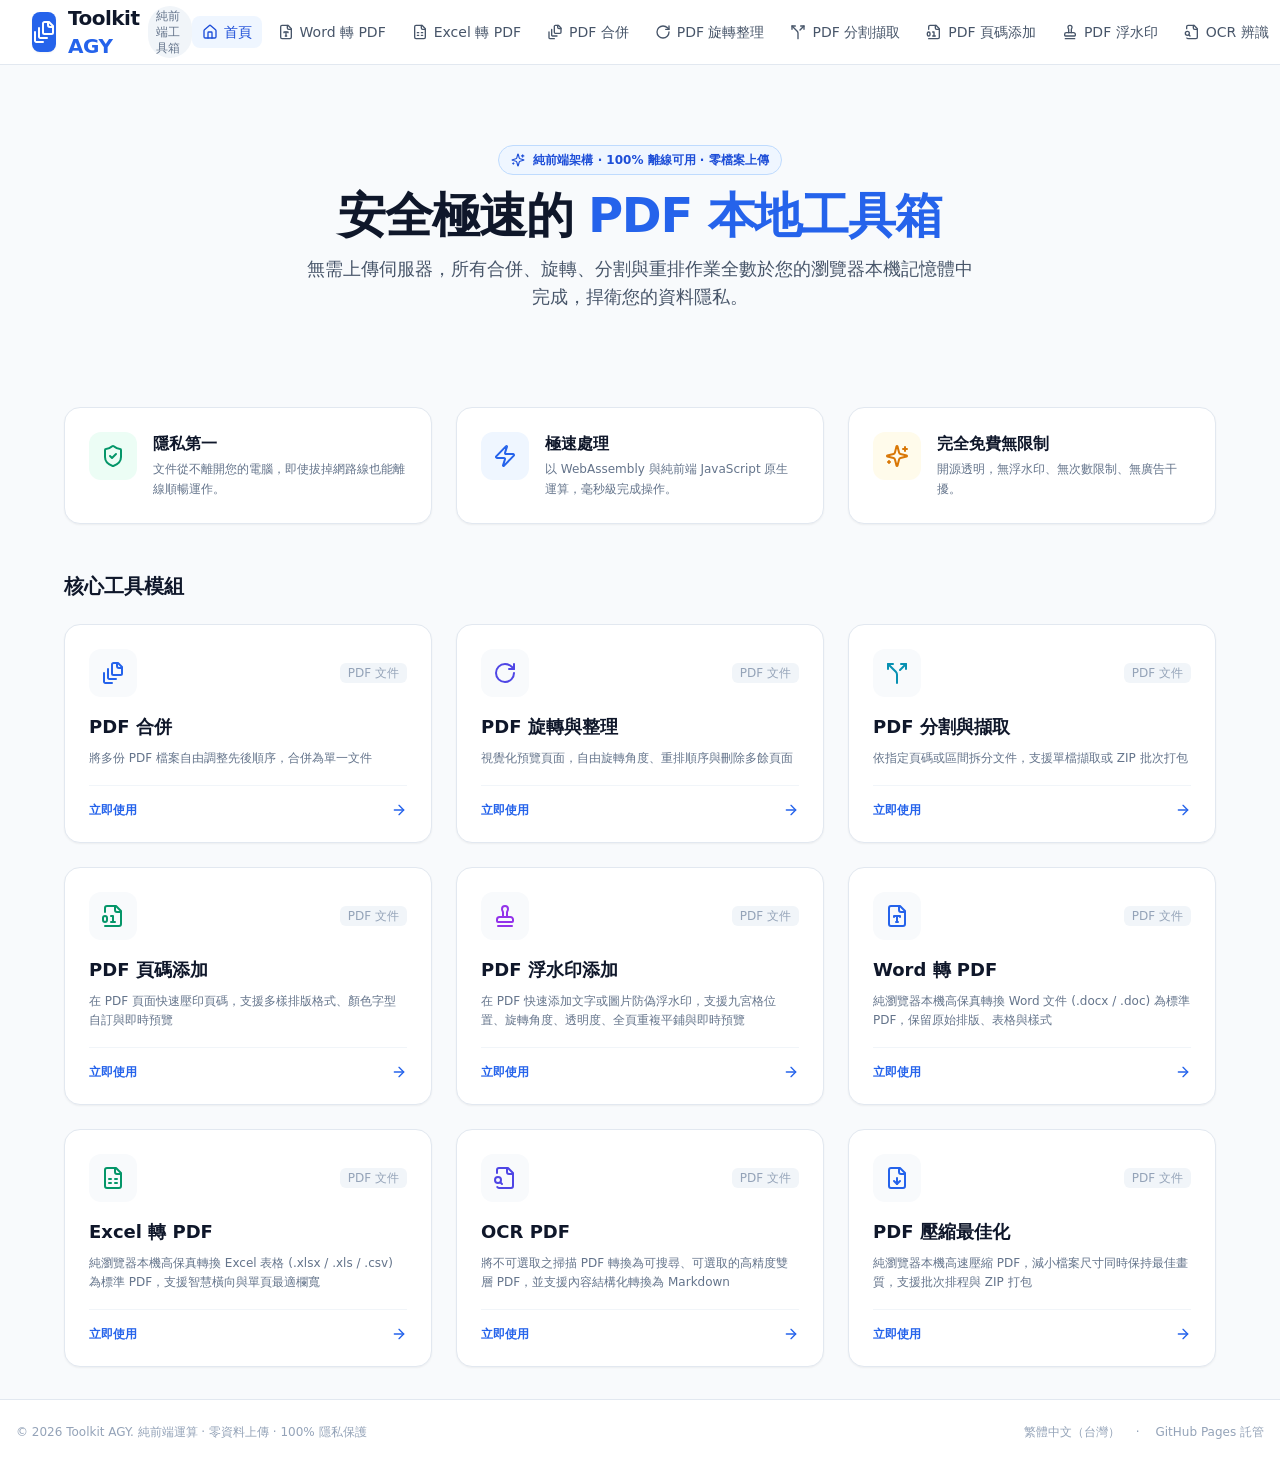
==== commit 10ab4ad4: "Deploy to GitHub Pages: 2026-10-23T09:18:42.128Z" ====
--- a/index.html
+++ b/index.html
@@ -1,19 +1,20 @@
-<!DOCTYPE html>
-<html lang="zh-TW">
-  <head>
-    <meta charset="UTF-8" />
-    <link rel="icon" type="image/svg+xml" href="./favicon.svg" />
-    <meta name="viewport" content="width=device-width, initial-scale=1.0" />
-    <meta name="description" content="Toolkit AGY - 純前端安全隱私 PDF 工具箱，支援 PDF 合併、分割與旋轉整理" />
-    <title>Toolkit AGY - 純前端 PDF 工具箱</title>
-    <script type="module" crossorigin src="./assets/index-BfPGvktH.js"></script>
+<!DOCTYPE html>
+<html lang="zh-TW">
+  <head>
+    <meta charset="UTF-8" />
+    <link rel="icon" type="image/svg+xml" href="./favicon.svg" />
+    <meta name="viewport" content="width=device-width, initial-scale=1.0" />
+    <meta name="description" content="Toolkit AGY - 純前端安全隱私 PDF 工具箱，支援 PDF 合併、分割與旋轉整理" />
+    <title>Toolkit AGY - 純前端 PDF 工具箱</title>
+    <script type="module" crossorigin src="./assets/index-D7gpKsRd.js"></script>
     <link rel="modulepreload" crossorigin href="./assets/react-vendor-D8_orAiP.js">
-    <link rel="modulepreload" crossorigin href="./assets/lucide-Dk8-2mKe.js">
-    <link rel="modulepreload" crossorigin href="./assets/pdf-lib-BIBTUiyX.js">
+    <link rel="modulepreload" crossorigin href="./assets/lucide-DK7LSY31.js">
+    <link rel="modulepreload" crossorigin href="./assets/pdf-lib-Cm4NnLkA.js">
     <link rel="modulepreload" crossorigin href="./assets/jszip-D7Kx0HE0.js">
-    <link rel="stylesheet" crossorigin href="./assets/index-3vHXkRAp.css">
-  </head>
-  <body class="bg-slate-50 text-slate-800 antialiased min-h-screen">
-    <div id="root"></div>
-  </body>
-</html>
+    <link rel="stylesheet" crossorigin href="./assets/index-hYMmuWh2.css">
+  </head>
+  <body class="bg-slate-50 text-slate-800 antialiased min-h-screen">
+    <div id="root"></div>+
+  </body>
+</html>
--- a/assets/index-hYMmuWh2.css
+++ b/assets/index-hYMmuWh2.css
@@ -0,0 +1 @@
+*,:before,:after{--tw-border-spacing-x: 0;--tw-border-spacing-y: 0;--tw-translate-x: 0;--tw-translate-y: 0;--tw-rotate: 0;--tw-skew-x: 0;--tw-skew-y: 0;--tw-scale-x: 1;--tw-scale-y: 1;--tw-pan-x: ;--tw-pan-y: ;--tw-pinch-zoom: ;--tw-scroll-snap-strictness: proximity;--tw-gradient-from-position: ;--tw-gradient-via-position: ;--tw-gradient-to-position: ;--tw-ordinal: ;--tw-slashed-zero: ;--tw-numeric-figure: ;--tw-numeric-spacing: ;--tw-numeric-fraction: ;--tw-ring-inset: ;--tw-ring-offset-width: 0px;--tw-ring-offset-color: #fff;--tw-ring-color: rgb(59 130 246 / .5);--tw-ring-offset-shadow: 0 0 #0000;--tw-ring-shadow: 0 0 #0000;--tw-shadow: 0 0 #0000;--tw-shadow-colored: 0 0 #0000;--tw-blur: ;--tw-brightness: ;--tw-contrast: ;--tw-grayscale: ;--tw-hue-rotate: ;--tw-invert: ;--tw-saturate: ;--tw-sepia: ;--tw-drop-shadow: ;--tw-backdrop-blur: ;--tw-backdrop-brightness: ;--tw-backdrop-contrast: ;--tw-backdrop-grayscale: ;--tw-backdrop-hue-rotate: ;--tw-backdrop-invert: ;--tw-backdrop-opacity: ;--tw-backdrop-saturate: ;--tw-backdrop-sepia: ;--tw-contain-size: ;--tw-contain-layout: ;--tw-contain-paint: ;--tw-contain-style: }::backdrop{--tw-border-spacing-x: 0;--tw-border-spacing-y: 0;--tw-translate-x: 0;--tw-translate-y: 0;--tw-rotate: 0;--tw-skew-x: 0;--tw-skew-y: 0;--tw-scale-x: 1;--tw-scale-y: 1;--tw-pan-x: ;--tw-pan-y: ;--tw-pinch-zoom: ;--tw-scroll-snap-strictness: proximity;--tw-gradient-from-position: ;--tw-gradient-via-position: ;--tw-gradient-to-position: ;--tw-ordinal: ;--tw-slashed-zero: ;--tw-numeric-figure: ;--tw-numeric-spacing: ;--tw-numeric-fraction: ;--tw-ring-inset: ;--tw-ring-offset-width: 0px;--tw-ring-offset-color: #fff;--tw-ring-color: rgb(59 130 246 / .5);--tw-ring-offset-shadow: 0 0 #0000;--tw-ring-shadow: 0 0 #0000;--tw-shadow: 0 0 #0000;--tw-shadow-colored: 0 0 #0000;--tw-blur: ;--tw-brightness: ;--tw-contrast: ;--tw-grayscale: ;--tw-hue-rotate: ;--tw-invert: ;--tw-saturate: ;--tw-sepia: ;--tw-drop-shadow: ;--tw-backdrop-blur: ;--tw-backdrop-brightness: ;--tw-backdrop-contrast: ;--tw-backdrop-grayscale: ;--tw-backdrop-hue-rotate: ;--tw-backdrop-invert: ;--tw-backdrop-opacity: ;--tw-backdrop-saturate: ;--tw-backdrop-sepia: ;--tw-contain-size: ;--tw-contain-layout: ;--tw-contain-paint: ;--tw-contain-style: }*,:before,:after{box-sizing:border-box;border-width:0;border-style:solid;border-color:#e5e7eb}:before,:after{--tw-content: ""}html,:host{line-height:1.5;-webkit-text-size-adjust:100%;-moz-tab-size:4;-o-tab-size:4;tab-size:4;font-family:ui-sans-serif,system-ui,sans-serif,"Apple Color Emoji","Segoe UI Emoji",Segoe UI Symbol,"Noto Color Emoji";font-feature-settings:normal;font-variation-settings:normal;-webkit-tap-highlight-color:transparent}body{margin:0;line-height:inherit}hr{height:0;color:inherit;border-top-width:1px}abbr:where([title]){-webkit-text-decoration:underline dotted;text-decoration:underline dotted}h1,h2,h3,h4,h5,h6{font-size:inherit;font-weight:inherit}a{color:inherit;text-decoration:inherit}b,strong{font-weight:bolder}code,kbd,samp,pre{font-family:ui-monospace,SFMono-Regular,Menlo,Monaco,Consolas,Liberation Mono,Courier New,monospace;font-feature-settings:normal;font-variation-settings:normal;font-size:1em}small{font-size:80%}sub,sup{font-size:75%;line-height:0;position:relative;vertical-align:baseline}sub{bottom:-.25em}sup{top:-.5em}table{text-indent:0;border-color:inherit;border-collapse:collapse}button,input,optgroup,select,textarea{font-family:inherit;font-feature-settings:inherit;font-variation-settings:inherit;font-size:100%;font-weight:inherit;line-height:inherit;letter-spacing:inherit;color:inherit;margin:0;padding:0}button,select{text-transform:none}button,input:where([type=button]),input:where([type=reset]),input:where([type=submit]){-webkit-appearance:button;background-color:transparent;background-image:none}:-moz-focusring{outline:auto}:-moz-ui-invalid{box-shadow:none}progress{vertical-align:baseline}::-webkit-inner-spin-button,::-webkit-outer-spin-button{height:auto}[type=search]{-webkit-appearance:textfield;outline-offset:-2px}::-webkit-search-decoration{-webkit-appearance:none}::-webkit-file-upload-button{-webkit-appearance:button;font:inherit}summary{display:list-item}blockquote,dl,dd,h1,h2,h3,h4,h5,h6,hr,figure,p,pre{margin:0}fieldset{margin:0;padding:0}legend{padding:0}ol,ul,menu{list-style:none;margin:0;padding:0}dialog{padding:0}textarea{resize:vertical}input::-moz-placeholder,textarea::-moz-placeholder{opacity:1;color:#9ca3af}input::placeholder,textarea::placeholder{opacity:1;color:#9ca3af}button,[role=button]{cursor:pointer}:disabled{cursor:default}img,svg,video,canvas,audio,iframe,embed,object{display:block;vertical-align:middle}img,video{max-width:100%;height:auto}[hidden]:where(:not([hidden=until-found])){display:none}html,body{overflow-x:hidden;max-width:100%}body{--tw-bg-opacity: 1;background-color:rgb(248 250 252 / var(--tw-bg-opacity, 1));font-family:ui-sans-serif,system-ui,sans-serif,"Apple Color Emoji","Segoe UI Emoji",Segoe UI Symbol,"Noto Color Emoji";--tw-text-opacity: 1;color:rgb(15 23 42 / var(--tw-text-opacity, 1))}.\!container{width:100%!important}.container{width:100%}@media (min-width: 640px){.\!container{max-width:640px!important}.container{max-width:640px}}@media (min-width: 768px){.\!container{max-width:768px!important}.container{max-width:768px}}@media (min-width: 1024px){.\!container{max-width:1024px!important}.container{max-width:1024px}}@media (min-width: 1280px){.\!container{max-width:1280px!important}.container{max-width:1280px}}@media (min-width: 1536px){.\!container{max-width:1536px!important}.container{max-width:1536px}}.sr-only{position:absolute;width:1px;height:1px;padding:0;margin:-1px;overflow:hidden;clip:rect(0,0,0,0);white-space:nowrap;border-width:0}.pointer-events-none{pointer-events:none}.collapse{visibility:collapse}.fixed{position:fixed}.absolute{position:absolute}.relative{position:relative}.sticky{position:sticky}.inset-0{inset:0}.inset-y-0{top:0;bottom:0}.left-0{left:0}.right-0{right:0}.right-2{right:.5rem}.right-4{right:1rem}.top-0{top:0}.top-16{top:4rem}.top-2{top:.5rem}.top-4{top:1rem}.top-6{top:1.5rem}.z-10{z-index:10}.z-20{z-index:20}.z-30{z-index:30}.z-40{z-index:40}.z-50{z-index:50}.mx-0\.5{margin-left:.125rem;margin-right:.125rem}.mx-auto{margin-left:auto;margin-right:auto}.my-2{margin-top:.5rem;margin-bottom:.5rem}.my-3{margin-top:.75rem;margin-bottom:.75rem}.my-4{margin-top:1rem;margin-bottom:1rem}.my-6{margin-top:1.5rem;margin-bottom:1.5rem}.mb-1{margin-bottom:.25rem}.mb-1\.5{margin-bottom:.375rem}.mb-2{margin-bottom:.5rem}.mb-3{margin-bottom:.75rem}.mb-4{margin-bottom:1rem}.mb-6{margin-bottom:1.5rem}.ml-1{margin-left:.25rem}.ml-2{margin-left:.5rem}.ml-4{margin-left:1rem}.ml-auto{margin-left:auto}.mr-1{margin-right:.25rem}.mr-1\.5{margin-right:.375rem}.mt-0\.5{margin-top:.125rem}.mt-1{margin-top:.25rem}.mt-1\.5{margin-top:.375rem}.mt-2{margin-top:.5rem}.mt-2\.5{margin-top:.625rem}.mt-3{margin-top:.75rem}.mt-4{margin-top:1rem}.mt-5{margin-top:1.25rem}.mt-6{margin-top:1.5rem}.line-clamp-3{overflow:hidden;display:-webkit-box;-webkit-box-orient:vertical;-webkit-line-clamp:3}.block{display:block}.inline{display:inline}.flex{display:flex}.inline-flex{display:inline-flex}.table{display:table}.grid{display:grid}.contents{display:contents}.hidden{display:none}.aspect-\[3\/4\]{aspect-ratio:3/4}.h-1\.5{height:.375rem}.h-10{height:2.5rem}.h-12{height:3rem}.h-16{height:4rem}.h-2{height:.5rem}.h-2\.5{height:.625rem}.h-3{height:.75rem}.h-3\.5{height:.875rem}.h-4{height:1rem}.h-40{height:10rem}.h-5{height:1.25rem}.h-6{height:1.5rem}.h-64{height:16rem}.h-7{height:1.75rem}.h-8{height:2rem}.h-9{height:2.25rem}.h-\[90vh\]{height:90vh}.h-auto{height:auto}.h-full{height:100%}.max-h-48{max-height:12rem}.max-h-\[500px\]{max-height:500px}.max-h-\[520px\]{max-height:520px}.max-h-\[620px\]{max-height:620px}.max-h-\[90vh\]{max-height:90vh}.max-h-\[92vh\]{max-height:92vh}.max-h-\[calc\(100vh-4rem\)\]{max-height:calc(100vh - 4rem)}.max-h-full{max-height:100%}.min-h-\[260px\]{min-height:260px}.min-h-\[300px\]{min-height:300px}.min-h-\[320px\]{min-height:320px}.min-h-\[380px\]{min-height:380px}.min-h-\[420px\]{min-height:420px}.min-h-\[460px\]{min-height:460px}.min-h-screen{min-height:100vh}.w-1\/3{width:33.333333%}.w-1\/5{width:20%}.w-10{width:2.5rem}.w-12{width:3rem}.w-16{width:4rem}.w-2{width:.5rem}.w-2\/5{width:40%}.w-20{width:5rem}.w-24{width:6rem}.w-3{width:.75rem}.w-3\.5{width:.875rem}.w-4{width:1rem}.w-5{width:1.25rem}.w-56{width:14rem}.w-6{width:1.5rem}.w-7{width:1.75rem}.w-8{width:2rem}.w-9{width:2.25rem}.w-auto{width:auto}.w-full{width:100%}.w-px{width:1px}.w-screen{width:100vw}.min-w-0{min-width:0px}.min-w-\[50px\]{min-width:50px}.min-w-full{min-width:100%}.max-w-2xl{max-width:42rem}.max-w-4xl{max-width:56rem}.max-w-5xl{max-width:64rem}.max-w-6xl{max-width:72rem}.max-w-7xl{max-width:80rem}.max-w-full{max-width:100%}.max-w-md{max-width:28rem}.max-w-none{max-width:none}.max-w-sm{max-width:24rem}.max-w-xs{max-width:20rem}.flex-1{flex:1 1 0%}.flex-shrink-0,.shrink-0{flex-shrink:0}.border-collapse{border-collapse:collapse}.rotate-180{--tw-rotate: 180deg;transform:translate(var(--tw-translate-x),var(--tw-translate-y)) rotate(var(--tw-rotate)) skew(var(--tw-skew-x)) skewY(var(--tw-skew-y)) scaleX(var(--tw-scale-x)) scaleY(var(--tw-scale-y))}.scale-110{--tw-scale-x: 1.1;--tw-scale-y: 1.1;transform:translate(var(--tw-translate-x),var(--tw-translate-y)) rotate(var(--tw-rotate)) skew(var(--tw-skew-x)) skewY(var(--tw-skew-y)) scaleX(var(--tw-scale-x)) scaleY(var(--tw-scale-y))}.scale-\[1\.01\]{--tw-scale-x: 1.01;--tw-scale-y: 1.01;transform:translate(var(--tw-translate-x),var(--tw-translate-y)) rotate(var(--tw-rotate)) skew(var(--tw-skew-x)) skewY(var(--tw-skew-y)) scaleX(var(--tw-scale-x)) scaleY(var(--tw-scale-y))}.transform{transform:translate(var(--tw-translate-x),var(--tw-translate-y)) rotate(var(--tw-rotate)) skew(var(--tw-skew-x)) skewY(var(--tw-skew-y)) scaleX(var(--tw-scale-x)) scaleY(var(--tw-scale-y))}@keyframes pulse{50%{opacity:.5}}.animate-pulse{animation:pulse 2s cubic-bezier(.4,0,.6,1) infinite}@keyframes spin{to{transform:rotate(360deg)}}.animate-spin{animation:spin 1s linear infinite}.cursor-not-allowed{cursor:not-allowed}.cursor-pointer{cursor:pointer}.select-none{-webkit-user-select:none;-moz-user-select:none;user-select:none}.select-text{-webkit-user-select:text;-moz-user-select:text;user-select:text}.resize-none{resize:none}.resize{resize:both}.list-inside{list-style-position:inside}.list-outside{list-style-position:outside}.list-decimal{list-style-type:decimal}.list-disc{list-style-type:disc}.grid-cols-1{grid-template-columns:repeat(1,minmax(0,1fr))}.grid-cols-2{grid-template-columns:repeat(2,minmax(0,1fr))}.grid-cols-3{grid-template-columns:repeat(3,minmax(0,1fr))}.flex-col{flex-direction:column}.flex-wrap{flex-wrap:wrap}.items-start{align-items:flex-start}.items-center{align-items:center}.justify-end{justify-content:flex-end}.justify-center{justify-content:center}.justify-between{justify-content:space-between}.gap-1{gap:.25rem}.gap-1\.5{gap:.375rem}.gap-2{gap:.5rem}.gap-2\.5{gap:.625rem}.gap-3{gap:.75rem}.gap-3\.5{gap:.875rem}.gap-4{gap:1rem}.gap-6{gap:1.5rem}.space-x-0\.5>:not([hidden])~:not([hidden]){--tw-space-x-reverse: 0;margin-right:calc(.125rem * var(--tw-space-x-reverse));margin-left:calc(.125rem * calc(1 - var(--tw-space-x-reverse)))}.space-x-1>:not([hidden])~:not([hidden]){--tw-space-x-reverse: 0;margin-right:calc(.25rem * var(--tw-space-x-reverse));margin-left:calc(.25rem * calc(1 - var(--tw-space-x-reverse)))}.space-x-1\.5>:not([hidden])~:not([hidden]){--tw-space-x-reverse: 0;margin-right:calc(.375rem * var(--tw-space-x-reverse));margin-left:calc(.375rem * calc(1 - var(--tw-space-x-reverse)))}.space-x-2>:not([hidden])~:not([hidden]){--tw-space-x-reverse: 0;margin-right:calc(.5rem * var(--tw-space-x-reverse));margin-left:calc(.5rem * calc(1 - var(--tw-space-x-reverse)))}.space-x-2\.5>:not([hidden])~:not([hidden]){--tw-space-x-reverse: 0;margin-right:calc(.625rem * var(--tw-space-x-reverse));margin-left:calc(.625rem * calc(1 - var(--tw-space-x-reverse)))}.space-x-3>:not([hidden])~:not([hidden]){--tw-space-x-reverse: 0;margin-right:calc(.75rem * var(--tw-space-x-reverse));margin-left:calc(.75rem * calc(1 - var(--tw-space-x-reverse)))}.space-x-4>:not([hidden])~:not([hidden]){--tw-space-x-reverse: 0;margin-right:calc(1rem * var(--tw-space-x-reverse));margin-left:calc(1rem * calc(1 - var(--tw-space-x-reverse)))}.space-y-0\.5>:not([hidden])~:not([hidden]){--tw-space-y-reverse: 0;margin-top:calc(.125rem * calc(1 - var(--tw-space-y-reverse)));margin-bottom:calc(.125rem * var(--tw-space-y-reverse))}.space-y-1>:not([hidden])~:not([hidden]){--tw-space-y-reverse: 0;margin-top:calc(.25rem * calc(1 - var(--tw-space-y-reverse)));margin-bottom:calc(.25rem * var(--tw-space-y-reverse))}.space-y-1\.5>:not([hidden])~:not([hidden]){--tw-space-y-reverse: 0;margin-top:calc(.375rem * calc(1 - var(--tw-space-y-reverse)));margin-bottom:calc(.375rem * var(--tw-space-y-reverse))}.space-y-12>:not([hidden])~:not([hidden]){--tw-space-y-reverse: 0;margin-top:calc(3rem * calc(1 - var(--tw-space-y-reverse)));margin-bottom:calc(3rem * var(--tw-space-y-reverse))}.space-y-2>:not([hidden])~:not([hidden]){--tw-space-y-reverse: 0;margin-top:calc(.5rem * calc(1 - var(--tw-space-y-reverse)));margin-bottom:calc(.5rem * var(--tw-space-y-reverse))}.space-y-2\.5>:not([hidden])~:not([hidden]){--tw-space-y-reverse: 0;margin-top:calc(.625rem * calc(1 - var(--tw-space-y-reverse)));margin-bottom:calc(.625rem * var(--tw-space-y-reverse))}.space-y-3>:not([hidden])~:not([hidden]){--tw-space-y-reverse: 0;margin-top:calc(.75rem * calc(1 - var(--tw-space-y-reverse)));margin-bottom:calc(.75rem * var(--tw-space-y-reverse))}.space-y-4>:not([hidden])~:not([hidden]){--tw-space-y-reverse: 0;margin-top:calc(1rem * calc(1 - var(--tw-space-y-reverse)));margin-bottom:calc(1rem * var(--tw-space-y-reverse))}.space-y-5>:not([hidden])~:not([hidden]){--tw-space-y-reverse: 0;margin-top:calc(1.25rem * calc(1 - var(--tw-space-y-reverse)));margin-bottom:calc(1.25rem * var(--tw-space-y-reverse))}.space-y-6>:not([hidden])~:not([hidden]){--tw-space-y-reverse: 0;margin-top:calc(1.5rem * calc(1 - var(--tw-space-y-reverse)));margin-bottom:calc(1.5rem * var(--tw-space-y-reverse))}.divide-y>:not([hidden])~:not([hidden]){--tw-divide-y-reverse: 0;border-top-width:calc(1px * calc(1 - var(--tw-divide-y-reverse)));border-bottom-width:calc(1px * var(--tw-divide-y-reverse))}.divide-gray-200>:not([hidden])~:not([hidden]){--tw-divide-opacity: 1;border-color:rgb(229 231 235 / var(--tw-divide-opacity, 1))}.divide-slate-100>:not([hidden])~:not([hidden]){--tw-divide-opacity: 1;border-color:rgb(241 245 249 / var(--tw-divide-opacity, 1))}.self-start{align-self:flex-start}.self-end{align-self:flex-end}.overflow-auto{overflow:auto}.overflow-hidden{overflow:hidden}.overflow-x-auto{overflow-x:auto}.overflow-y-auto{overflow-y:auto}.truncate{overflow:hidden;text-overflow:ellipsis;white-space:nowrap}.whitespace-nowrap{white-space:nowrap}.whitespace-pre-line{white-space:pre-line}.whitespace-pre-wrap{white-space:pre-wrap}.rounded{border-radius:.25rem}.rounded-2xl{border-radius:1rem}.rounded-full{border-radius:9999px}.rounded-lg{border-radius:.5rem}.rounded-md{border-radius:.375rem}.rounded-sm{border-radius:.125rem}.rounded-xl{border-radius:.75rem}.rounded-r{border-top-right-radius:.25rem;border-bottom-right-radius:.25rem}.border{border-width:1px}.border-2{border-width:2px}.border-b{border-bottom-width:1px}.border-l{border-left-width:1px}.border-l-4{border-left-width:4px}.border-r{border-right-width:1px}.border-t{border-top-width:1px}.border-dashed{border-style:dashed}.border-amber-200{--tw-border-opacity: 1;border-color:rgb(253 230 138 / var(--tw-border-opacity, 1))}.border-amber-200\/80{border-color:#fde68acc}.border-blue-100{--tw-border-opacity: 1;border-color:rgb(219 234 254 / var(--tw-border-opacity, 1))}.border-blue-100\/60{border-color:#dbeafe99}.border-blue-100\/70{border-color:#dbeafeb3}.border-blue-200{--tw-border-opacity: 1;border-color:rgb(191 219 254 / var(--tw-border-opacity, 1))}.border-blue-300{--tw-border-opacity: 1;border-color:rgb(147 197 253 / var(--tw-border-opacity, 1))}.border-blue-400{--tw-border-opacity: 1;border-color:rgb(96 165 250 / var(--tw-border-opacity, 1))}.border-blue-500{--tw-border-opacity: 1;border-color:rgb(59 130 246 / var(--tw-border-opacity, 1))}.border-blue-600{--tw-border-opacity: 1;border-color:rgb(37 99 235 / var(--tw-border-opacity, 1))}.border-cyan-500{--tw-border-opacity: 1;border-color:rgb(6 182 212 / var(--tw-border-opacity, 1))}.border-emerald-100\/80{border-color:#d1fae5cc}.border-emerald-200{--tw-border-opacity: 1;border-color:rgb(167 243 208 / var(--tw-border-opacity, 1))}.border-emerald-200\/60{border-color:#a7f3d099}.border-emerald-200\/70{border-color:#a7f3d0b3}.border-emerald-300{--tw-border-opacity: 1;border-color:rgb(110 231 183 / var(--tw-border-opacity, 1))}.border-emerald-400{--tw-border-opacity: 1;border-color:rgb(52 211 153 / var(--tw-border-opacity, 1))}.border-emerald-500{--tw-border-opacity: 1;border-color:rgb(16 185 129 / var(--tw-border-opacity, 1))}.border-gray-100{--tw-border-opacity: 1;border-color:rgb(243 244 246 / var(--tw-border-opacity, 1))}.border-gray-200{--tw-border-opacity: 1;border-color:rgb(229 231 235 / var(--tw-border-opacity, 1))}.border-gray-200\/50{border-color:#e5e7eb80}.border-gray-200\/60{border-color:#e5e7eb99}.border-gray-300{--tw-border-opacity: 1;border-color:rgb(209 213 219 / var(--tw-border-opacity, 1))}.border-gray-300\/50{border-color:#d1d5db80}.border-gray-800{--tw-border-opacity: 1;border-color:rgb(31 41 55 / var(--tw-border-opacity, 1))}.border-indigo-200{--tw-border-opacity: 1;border-color:rgb(199 210 254 / var(--tw-border-opacity, 1))}.border-indigo-500{--tw-border-opacity: 1;border-color:rgb(99 102 241 / var(--tw-border-opacity, 1))}.border-indigo-600{--tw-border-opacity: 1;border-color:rgb(79 70 229 / var(--tw-border-opacity, 1))}.border-red-200{--tw-border-opacity: 1;border-color:rgb(254 202 202 / var(--tw-border-opacity, 1))}.border-red-300{--tw-border-opacity: 1;border-color:rgb(252 165 165 / var(--tw-border-opacity, 1))}.border-red-400{--tw-border-opacity: 1;border-color:rgb(248 113 113 / var(--tw-border-opacity, 1))}.border-red-500{--tw-border-opacity: 1;border-color:rgb(239 68 68 / var(--tw-border-opacity, 1))}.border-rose-200{--tw-border-opacity: 1;border-color:rgb(254 205 211 / var(--tw-border-opacity, 1))}.border-slate-100{--tw-border-opacity: 1;border-color:rgb(241 245 249 / var(--tw-border-opacity, 1))}.border-slate-200{--tw-border-opacity: 1;border-color:rgb(226 232 240 / var(--tw-border-opacity, 1))}.border-slate-200\/80{border-color:#e2e8f0cc}.border-slate-300{--tw-border-opacity: 1;border-color:rgb(203 213 225 / var(--tw-border-opacity, 1))}.bg-amber-100{--tw-bg-opacity: 1;background-color:rgb(254 243 199 / var(--tw-bg-opacity, 1))}.bg-amber-50{--tw-bg-opacity: 1;background-color:rgb(255 251 235 / var(--tw-bg-opacity, 1))}.bg-amber-50\/40{background-color:#fffbeb66}.bg-amber-50\/70{background-color:#fffbebb3}.bg-amber-500\/80{background-color:#f59e0bcc}.bg-amber-600{--tw-bg-opacity: 1;background-color:rgb(217 119 6 / var(--tw-bg-opacity, 1))}.bg-black\/60{background-color:#0009}.bg-blue-100{--tw-bg-opacity: 1;background-color:rgb(219 234 254 / var(--tw-bg-opacity, 1))}.bg-blue-100\/80{background-color:#dbeafecc}.bg-blue-50{--tw-bg-opacity: 1;background-color:rgb(239 246 255 / var(--tw-bg-opacity, 1))}.bg-blue-50\/20{background-color:#eff6ff33}.bg-blue-50\/40{background-color:#eff6ff66}.bg-blue-50\/50{background-color:#eff6ff80}.bg-blue-50\/60{background-color:#eff6ff99}.bg-blue-50\/80{background-color:#eff6ffcc}.bg-blue-600{--tw-bg-opacity: 1;background-color:rgb(37 99 235 / var(--tw-bg-opacity, 1))}.bg-cyan-50{--tw-bg-opacity: 1;background-color:rgb(236 254 255 / var(--tw-bg-opacity, 1))}.bg-cyan-50\/50{background-color:#ecfeff80}.bg-cyan-600{--tw-bg-opacity: 1;background-color:rgb(8 145 178 / var(--tw-bg-opacity, 1))}.bg-emerald-100{--tw-bg-opacity: 1;background-color:rgb(209 250 229 / var(--tw-bg-opacity, 1))}.bg-emerald-200{--tw-bg-opacity: 1;background-color:rgb(167 243 208 / var(--tw-bg-opacity, 1))}.bg-emerald-50{--tw-bg-opacity: 1;background-color:rgb(236 253 245 / var(--tw-bg-opacity, 1))}.bg-emerald-50\/50{background-color:#ecfdf580}.bg-emerald-50\/60{background-color:#ecfdf599}.bg-emerald-50\/70{background-color:#ecfdf5b3}.bg-emerald-50\/80{background-color:#ecfdf5cc}.bg-emerald-600{--tw-bg-opacity: 1;background-color:rgb(5 150 105 / var(--tw-bg-opacity, 1))}.bg-gray-100{--tw-bg-opacity: 1;background-color:rgb(243 244 246 / var(--tw-bg-opacity, 1))}.bg-gray-100\/50{background-color:#f3f4f680}.bg-gray-200{--tw-bg-opacity: 1;background-color:rgb(229 231 235 / var(--tw-bg-opacity, 1))}.bg-gray-50{--tw-bg-opacity: 1;background-color:rgb(249 250 251 / var(--tw-bg-opacity, 1))}.bg-gray-50\/50{background-color:#f9fafb80}.bg-gray-50\/60{background-color:#f9fafb99}.bg-gray-800{--tw-bg-opacity: 1;background-color:rgb(31 41 55 / var(--tw-bg-opacity, 1))}.bg-gray-900{--tw-bg-opacity: 1;background-color:rgb(17 24 39 / var(--tw-bg-opacity, 1))}.bg-indigo-100{--tw-bg-opacity: 1;background-color:rgb(224 231 255 / var(--tw-bg-opacity, 1))}.bg-indigo-50{--tw-bg-opacity: 1;background-color:rgb(238 242 255 / var(--tw-bg-opacity, 1))}.bg-indigo-50\/40{background-color:#eef2ff66}.bg-indigo-50\/60{background-color:#eef2ff99}.bg-indigo-50\/70{background-color:#eef2ffb3}.bg-indigo-600{--tw-bg-opacity: 1;background-color:rgb(79 70 229 / var(--tw-bg-opacity, 1))}.bg-red-50{--tw-bg-opacity: 1;background-color:rgb(254 242 242 / var(--tw-bg-opacity, 1))}.bg-red-50\/20{background-color:#fef2f233}.bg-red-50\/40{background-color:#fef2f266}.bg-red-600{--tw-bg-opacity: 1;background-color:rgb(220 38 38 / var(--tw-bg-opacity, 1))}.bg-rose-50{--tw-bg-opacity: 1;background-color:rgb(255 241 242 / var(--tw-bg-opacity, 1))}.bg-rose-50\/20{background-color:#fff1f233}.bg-rose-600{--tw-bg-opacity: 1;background-color:rgb(225 29 72 / var(--tw-bg-opacity, 1))}.bg-slate-100{--tw-bg-opacity: 1;background-color:rgb(241 245 249 / var(--tw-bg-opacity, 1))}.bg-slate-100\/70{background-color:#f1f5f9b3}.bg-slate-200{--tw-bg-opacity: 1;background-color:rgb(226 232 240 / var(--tw-bg-opacity, 1))}.bg-slate-200\/50{background-color:#e2e8f080}.bg-slate-200\/60{background-color:#e2e8f099}.bg-slate-200\/80{background-color:#e2e8f0cc}.bg-slate-50{--tw-bg-opacity: 1;background-color:rgb(248 250 252 / var(--tw-bg-opacity, 1))}.bg-slate-50\/50{background-color:#f8fafc80}.bg-slate-50\/80{background-color:#f8fafccc}.bg-slate-900{--tw-bg-opacity: 1;background-color:rgb(15 23 42 / var(--tw-bg-opacity, 1))}.bg-slate-900\/40{background-color:#0f172a66}.bg-slate-900\/50{background-color:#0f172a80}.bg-slate-900\/60{background-color:#0f172a99}.bg-slate-900\/70{background-color:#0f172ab3}.bg-teal-100{--tw-bg-opacity: 1;background-color:rgb(204 251 241 / var(--tw-bg-opacity, 1))}.bg-teal-50{--tw-bg-opacity: 1;background-color:rgb(240 253 250 / var(--tw-bg-opacity, 1))}.bg-white{--tw-bg-opacity: 1;background-color:rgb(255 255 255 / var(--tw-bg-opacity, 1))}.bg-white\/70{background-color:#ffffffb3}.bg-white\/80{background-color:#fffc}.bg-white\/95{background-color:#fffffff2}.bg-gradient-to-br{background-image:linear-gradient(to bottom right,var(--tw-gradient-stops))}.bg-gradient-to-r{background-image:linear-gradient(to right,var(--tw-gradient-stops))}.from-blue-50\/50{--tw-gradient-from: rgb(239 246 255 / .5) var(--tw-gradient-from-position);--tw-gradient-to: rgb(239 246 255 / 0) var(--tw-gradient-to-position);--tw-gradient-stops: var(--tw-gradient-from), var(--tw-gradient-to)}.from-blue-50\/90{--tw-gradient-from: rgb(239 246 255 / .9) var(--tw-gradient-from-position);--tw-gradient-to: rgb(239 246 255 / 0) var(--tw-gradient-to-position);--tw-gradient-stops: var(--tw-gradient-from), var(--tw-gradient-to)}.from-emerald-50{--tw-gradient-from: #ecfdf5 var(--tw-gradient-from-position);--tw-gradient-to: rgb(236 253 245 / 0) var(--tw-gradient-to-position);--tw-gradient-stops: var(--tw-gradient-from), var(--tw-gradient-to)}.from-emerald-50\/90{--tw-gradient-from: rgb(236 253 245 / .9) var(--tw-gradient-from-position);--tw-gradient-to: rgb(236 253 245 / 0) var(--tw-gradient-to-position);--tw-gradient-stops: var(--tw-gradient-from), var(--tw-gradient-to)}.via-indigo-50\/60{--tw-gradient-to: rgb(238 242 255 / 0) var(--tw-gradient-to-position);--tw-gradient-stops: var(--tw-gradient-from), rgb(238 242 255 / .6) var(--tw-gradient-via-position), var(--tw-gradient-to)}.via-teal-50\/60{--tw-gradient-to: rgb(240 253 250 / 0) var(--tw-gradient-to-position);--tw-gradient-stops: var(--tw-gradient-from), rgb(240 253 250 / .6) var(--tw-gradient-via-position), var(--tw-gradient-to)}.to-indigo-50\/40{--tw-gradient-to: rgb(238 242 255 / .4) var(--tw-gradient-to-position)}.to-teal-50\/60{--tw-gradient-to: rgb(240 253 250 / .6) var(--tw-gradient-to-position)}.to-white{--tw-gradient-to: #fff var(--tw-gradient-to-position)}.fill-current{fill:currentColor}.stroke-1{stroke-width:1}.object-contain{-o-object-fit:contain;object-fit:contain}.p-0\.5{padding:.125rem}.p-1{padding:.25rem}.p-1\.5{padding:.375rem}.p-2{padding:.5rem}.p-2\.5{padding:.625rem}.p-3{padding:.75rem}.p-3\.5{padding:.875rem}.p-4{padding:1rem}.p-5{padding:1.25rem}.p-6{padding:1.5rem}.p-8{padding:2rem}.px-1{padding-left:.25rem;padding-right:.25rem}.px-1\.5{padding-left:.375rem;padding-right:.375rem}.px-2{padding-left:.5rem;padding-right:.5rem}.px-2\.5{padding-left:.625rem;padding-right:.625rem}.px-3{padding-left:.75rem;padding-right:.75rem}.px-3\.5{padding-left:.875rem;padding-right:.875rem}.px-4{padding-left:1rem;padding-right:1rem}.px-5{padding-left:1.25rem;padding-right:1.25rem}.px-6{padding-left:1.5rem;padding-right:1.5rem}.py-0\.5{padding-top:.125rem;padding-bottom:.125rem}.py-1{padding-top:.25rem;padding-bottom:.25rem}.py-1\.5{padding-top:.375rem;padding-bottom:.375rem}.py-12{padding-top:3rem;padding-bottom:3rem}.py-2{padding-top:.5rem;padding-bottom:.5rem}.py-2\.5{padding-top:.625rem;padding-bottom:.625rem}.py-3{padding-top:.75rem;padding-bottom:.75rem}.py-3\.5{padding-top:.875rem;padding-bottom:.875rem}.py-6{padding-top:1.5rem;padding-bottom:1.5rem}.py-8{padding-top:2rem;padding-bottom:2rem}.pb-1{padding-bottom:.25rem}.pb-12{padding-bottom:3rem}.pb-3{padding-bottom:.75rem}.pb-4{padding-bottom:1rem}.pl-1{padding-left:.25rem}.pl-10{padding-left:2.5rem}.pl-3{padding-left:.75rem}.pl-3\.5{padding-left:.875rem}.pl-5{padding-left:1.25rem}.pr-9{padding-right:2.25rem}.pt-1{padding-top:.25rem}.pt-2{padding-top:.5rem}.pt-3{padding-top:.75rem}.pt-4{padding-top:1rem}.pt-6{padding-top:1.5rem}.text-left{text-align:left}.text-center{text-align:center}.text-right{text-align:right}.font-mono{font-family:ui-monospace,SFMono-Regular,Menlo,Monaco,Consolas,Liberation Mono,Courier New,monospace}.font-sans{font-family:ui-sans-serif,system-ui,sans-serif,"Apple Color Emoji","Segoe UI Emoji",Segoe UI Symbol,"Noto Color Emoji"}.text-2xl{font-size:1.5rem;line-height:2rem}.text-3xl{font-size:1.875rem;line-height:2.25rem}.text-\[10px\]{font-size:10px}.text-\[11px\]{font-size:11px}.text-base{font-size:1rem;line-height:1.5rem}.text-lg{font-size:1.125rem;line-height:1.75rem}.text-sm{font-size:.875rem;line-height:1.25rem}.text-xl{font-size:1.25rem;line-height:1.75rem}.text-xs{font-size:.75rem;line-height:1rem}.font-bold{font-weight:700}.font-extrabold{font-weight:800}.font-medium{font-weight:500}.font-normal{font-weight:400}.font-semibold{font-weight:600}.uppercase{text-transform:uppercase}.italic{font-style:italic}.leading-relaxed{line-height:1.625}.leading-snug{line-height:1.375}.leading-tight{line-height:1.25}.tracking-tight{letter-spacing:-.025em}.tracking-wider{letter-spacing:.05em}.text-amber-500{--tw-text-opacity: 1;color:rgb(245 158 11 / var(--tw-text-opacity, 1))}.text-amber-600{--tw-text-opacity: 1;color:rgb(217 119 6 / var(--tw-text-opacity, 1))}.text-amber-700{--tw-text-opacity: 1;color:rgb(180 83 9 / var(--tw-text-opacity, 1))}.text-amber-800{--tw-text-opacity: 1;color:rgb(146 64 14 / var(--tw-text-opacity, 1))}.text-amber-800\/90{color:#92400ee6}.text-amber-900{--tw-text-opacity: 1;color:rgb(120 53 15 / var(--tw-text-opacity, 1))}.text-blue-500{--tw-text-opacity: 1;color:rgb(59 130 246 / var(--tw-text-opacity, 1))}.text-blue-600{--tw-text-opacity: 1;color:rgb(37 99 235 / var(--tw-text-opacity, 1))}.text-blue-700{--tw-text-opacity: 1;color:rgb(29 78 216 / var(--tw-text-opacity, 1))}.text-blue-800{--tw-text-opacity: 1;color:rgb(30 64 175 / var(--tw-text-opacity, 1))}.text-blue-900{--tw-text-opacity: 1;color:rgb(30 58 138 / var(--tw-text-opacity, 1))}.text-cyan-600{--tw-text-opacity: 1;color:rgb(8 145 178 / var(--tw-text-opacity, 1))}.text-emerald-500{--tw-text-opacity: 1;color:rgb(16 185 129 / var(--tw-text-opacity, 1))}.text-emerald-600{--tw-text-opacity: 1;color:rgb(5 150 105 / var(--tw-text-opacity, 1))}.text-emerald-700{--tw-text-opacity: 1;color:rgb(4 120 87 / var(--tw-text-opacity, 1))}.text-emerald-800{--tw-text-opacity: 1;color:rgb(6 95 70 / var(--tw-text-opacity, 1))}.text-emerald-900{--tw-text-opacity: 1;color:rgb(6 78 59 / var(--tw-text-opacity, 1))}.text-gray-100{--tw-text-opacity: 1;color:rgb(243 244 246 / var(--tw-text-opacity, 1))}.text-gray-300{--tw-text-opacity: 1;color:rgb(209 213 219 / var(--tw-text-opacity, 1))}.text-gray-400{--tw-text-opacity: 1;color:rgb(156 163 175 / var(--tw-text-opacity, 1))}.text-gray-500{--tw-text-opacity: 1;color:rgb(107 114 128 / var(--tw-text-opacity, 1))}.text-gray-600{--tw-text-opacity: 1;color:rgb(75 85 99 / var(--tw-text-opacity, 1))}.text-gray-700{--tw-text-opacity: 1;color:rgb(55 65 81 / var(--tw-text-opacity, 1))}.text-gray-800{--tw-text-opacity: 1;color:rgb(31 41 55 / var(--tw-text-opacity, 1))}.text-gray-900{--tw-text-opacity: 1;color:rgb(17 24 39 / var(--tw-text-opacity, 1))}.text-indigo-500{--tw-text-opacity: 1;color:rgb(99 102 241 / var(--tw-text-opacity, 1))}.text-indigo-600{--tw-text-opacity: 1;color:rgb(79 70 229 / var(--tw-text-opacity, 1))}.text-indigo-700{--tw-text-opacity: 1;color:rgb(67 56 202 / var(--tw-text-opacity, 1))}.text-purple-600{--tw-text-opacity: 1;color:rgb(147 51 234 / var(--tw-text-opacity, 1))}.text-red-400{--tw-text-opacity: 1;color:rgb(248 113 113 / var(--tw-text-opacity, 1))}.text-red-500{--tw-text-opacity: 1;color:rgb(239 68 68 / var(--tw-text-opacity, 1))}.text-red-600{--tw-text-opacity: 1;color:rgb(220 38 38 / var(--tw-text-opacity, 1))}.text-red-700{--tw-text-opacity: 1;color:rgb(185 28 28 / var(--tw-text-opacity, 1))}.text-rose-600{--tw-text-opacity: 1;color:rgb(225 29 72 / var(--tw-text-opacity, 1))}.text-rose-700{--tw-text-opacity: 1;color:rgb(190 18 60 / var(--tw-text-opacity, 1))}.text-rose-800{--tw-text-opacity: 1;color:rgb(159 18 57 / var(--tw-text-opacity, 1))}.text-slate-300{--tw-text-opacity: 1;color:rgb(203 213 225 / var(--tw-text-opacity, 1))}.text-slate-400{--tw-text-opacity: 1;color:rgb(148 163 184 / var(--tw-text-opacity, 1))}.text-slate-500{--tw-text-opacity: 1;color:rgb(100 116 139 / var(--tw-text-opacity, 1))}.text-slate-600{--tw-text-opacity: 1;color:rgb(71 85 105 / var(--tw-text-opacity, 1))}.text-slate-700{--tw-text-opacity: 1;color:rgb(51 65 85 / var(--tw-text-opacity, 1))}.text-slate-800{--tw-text-opacity: 1;color:rgb(30 41 59 / var(--tw-text-opacity, 1))}.text-slate-900{--tw-text-opacity: 1;color:rgb(15 23 42 / var(--tw-text-opacity, 1))}.text-teal-600{--tw-text-opacity: 1;color:rgb(13 148 136 / var(--tw-text-opacity, 1))}.text-teal-700{--tw-text-opacity: 1;color:rgb(15 118 110 / var(--tw-text-opacity, 1))}.text-teal-800{--tw-text-opacity: 1;color:rgb(17 94 89 / var(--tw-text-opacity, 1))}.text-white{--tw-text-opacity: 1;color:rgb(255 255 255 / var(--tw-text-opacity, 1))}.underline{text-decoration-line:underline}.line-through{text-decoration-line:line-through}.antialiased{-webkit-font-smoothing:antialiased;-moz-osx-font-smoothing:grayscale}.accent-blue-600{accent-color:#2563eb}.opacity-50{opacity:.5}.opacity-60{opacity:.6}.opacity-75{opacity:.75}.shadow{--tw-shadow: 0 1px 3px 0 rgb(0 0 0 / .1), 0 1px 2px -1px rgb(0 0 0 / .1);--tw-shadow-colored: 0 1px 3px 0 var(--tw-shadow-color), 0 1px 2px -1px var(--tw-shadow-color);box-shadow:var(--tw-ring-offset-shadow, 0 0 #0000),var(--tw-ring-shadow, 0 0 #0000),var(--tw-shadow)}.shadow-2xl{--tw-shadow: 0 25px 50px -12px rgb(0 0 0 / .25);--tw-shadow-colored: 0 25px 50px -12px var(--tw-shadow-color);box-shadow:var(--tw-ring-offset-shadow, 0 0 #0000),var(--tw-ring-shadow, 0 0 #0000),var(--tw-shadow)}.shadow-inner{--tw-shadow: inset 0 2px 4px 0 rgb(0 0 0 / .05);--tw-shadow-colored: inset 0 2px 4px 0 var(--tw-shadow-color);box-shadow:var(--tw-ring-offset-shadow, 0 0 #0000),var(--tw-ring-shadow, 0 0 #0000),var(--tw-shadow)}.shadow-lg{--tw-shadow: 0 10px 15px -3px rgb(0 0 0 / .1), 0 4px 6px -4px rgb(0 0 0 / .1);--tw-shadow-colored: 0 10px 15px -3px var(--tw-shadow-color), 0 4px 6px -4px var(--tw-shadow-color);box-shadow:var(--tw-ring-offset-shadow, 0 0 #0000),var(--tw-ring-shadow, 0 0 #0000),var(--tw-shadow)}.shadow-md{--tw-shadow: 0 4px 6px -1px rgb(0 0 0 / .1), 0 2px 4px -2px rgb(0 0 0 / .1);--tw-shadow-colored: 0 4px 6px -1px var(--tw-shadow-color), 0 2px 4px -2px var(--tw-shadow-color);box-shadow:var(--tw-ring-offset-shadow, 0 0 #0000),var(--tw-ring-shadow, 0 0 #0000),var(--tw-shadow)}.shadow-sm{--tw-shadow: 0 1px 2px 0 rgb(0 0 0 / .05);--tw-shadow-colored: 0 1px 2px 0 var(--tw-shadow-color);box-shadow:var(--tw-ring-offset-shadow, 0 0 #0000),var(--tw-ring-shadow, 0 0 #0000),var(--tw-shadow)}.shadow-xl{--tw-shadow: 0 20px 25px -5px rgb(0 0 0 / .1), 0 8px 10px -6px rgb(0 0 0 / .1);--tw-shadow-colored: 0 20px 25px -5px var(--tw-shadow-color), 0 8px 10px -6px var(--tw-shadow-color);box-shadow:var(--tw-ring-offset-shadow, 0 0 #0000),var(--tw-ring-shadow, 0 0 #0000),var(--tw-shadow)}.shadow-blue-200{--tw-shadow-color: #bfdbfe;--tw-shadow: var(--tw-shadow-colored)}.shadow-blue-500\/10{--tw-shadow-color: rgb(59 130 246 / .1);--tw-shadow: var(--tw-shadow-colored)}.shadow-blue-500\/20{--tw-shadow-color: rgb(59 130 246 / .2);--tw-shadow: var(--tw-shadow-colored)}.shadow-emerald-200{--tw-shadow-color: #a7f3d0;--tw-shadow: var(--tw-shadow-colored)}.shadow-indigo-600\/20{--tw-shadow-color: rgb(79 70 229 / .2);--tw-shadow: var(--tw-shadow-colored)}.outline-none{outline:2px solid transparent;outline-offset:2px}.ring-1{--tw-ring-offset-shadow: var(--tw-ring-inset) 0 0 0 var(--tw-ring-offset-width) var(--tw-ring-offset-color);--tw-ring-shadow: var(--tw-ring-inset) 0 0 0 calc(1px + var(--tw-ring-offset-width)) var(--tw-ring-color);box-shadow:var(--tw-ring-offset-shadow),var(--tw-ring-shadow),var(--tw-shadow, 0 0 #0000)}.ring-2{--tw-ring-offset-shadow: var(--tw-ring-inset) 0 0 0 var(--tw-ring-offset-width) var(--tw-ring-offset-color);--tw-ring-shadow: var(--tw-ring-inset) 0 0 0 calc(2px + var(--tw-ring-offset-width)) var(--tw-ring-color);box-shadow:var(--tw-ring-offset-shadow),var(--tw-ring-shadow),var(--tw-shadow, 0 0 #0000)}.ring-4{--tw-ring-offset-shadow: var(--tw-ring-inset) 0 0 0 var(--tw-ring-offset-width) var(--tw-ring-offset-color);--tw-ring-shadow: var(--tw-ring-inset) 0 0 0 calc(4px + var(--tw-ring-offset-width)) var(--tw-ring-color);box-shadow:var(--tw-ring-offset-shadow),var(--tw-ring-shadow),var(--tw-shadow, 0 0 #0000)}.ring-blue-100{--tw-ring-opacity: 1;--tw-ring-color: rgb(219 234 254 / var(--tw-ring-opacity, 1))}.ring-blue-500{--tw-ring-opacity: 1;--tw-ring-color: rgb(59 130 246 / var(--tw-ring-opacity, 1))}.ring-emerald-100{--tw-ring-opacity: 1;--tw-ring-color: rgb(209 250 229 / var(--tw-ring-opacity, 1))}.ring-emerald-500\/10{--tw-ring-color: rgb(16 185 129 / .1)}.ring-emerald-500\/20{--tw-ring-color: rgb(16 185 129 / .2)}.ring-indigo-600{--tw-ring-opacity: 1;--tw-ring-color: rgb(79 70 229 / var(--tw-ring-opacity, 1))}.filter{filter:var(--tw-blur) var(--tw-brightness) var(--tw-contrast) var(--tw-grayscale) var(--tw-hue-rotate) var(--tw-invert) var(--tw-saturate) var(--tw-sepia) var(--tw-drop-shadow)}.backdrop-blur-\[1px\]{--tw-backdrop-blur: blur(1px);backdrop-filter:var(--tw-backdrop-blur) var(--tw-backdrop-brightness) var(--tw-backdrop-contrast) var(--tw-backdrop-grayscale) var(--tw-backdrop-hue-rotate) var(--tw-backdrop-invert) var(--tw-backdrop-opacity) var(--tw-backdrop-saturate) var(--tw-backdrop-sepia)}.backdrop-blur-\[2px\]{--tw-backdrop-blur: blur(2px);backdrop-filter:var(--tw-backdrop-blur) var(--tw-backdrop-brightness) var(--tw-backdrop-contrast) var(--tw-backdrop-grayscale) var(--tw-backdrop-hue-rotate) var(--tw-backdrop-invert) var(--tw-backdrop-opacity) var(--tw-backdrop-saturate) var(--tw-backdrop-sepia)}.backdrop-blur-md{--tw-backdrop-blur: blur(12px);backdrop-filter:var(--tw-backdrop-blur) var(--tw-backdrop-brightness) var(--tw-backdrop-contrast) var(--tw-backdrop-grayscale) var(--tw-backdrop-hue-rotate) var(--tw-backdrop-invert) var(--tw-backdrop-opacity) var(--tw-backdrop-saturate) var(--tw-backdrop-sepia)}.backdrop-blur-sm{--tw-backdrop-blur: blur(4px);backdrop-filter:var(--tw-backdrop-blur) var(--tw-backdrop-brightness) var(--tw-backdrop-contrast) var(--tw-backdrop-grayscale) var(--tw-backdrop-hue-rotate) var(--tw-backdrop-invert) var(--tw-backdrop-opacity) var(--tw-backdrop-saturate) var(--tw-backdrop-sepia)}.transition{transition-property:color,background-color,border-color,text-decoration-color,fill,stroke,opacity,box-shadow,transform,filter,backdrop-filter;transition-timing-function:cubic-bezier(.4,0,.2,1);transition-duration:.15s}.transition-all{transition-property:all;transition-timing-function:cubic-bezier(.4,0,.2,1);transition-duration:.15s}.transition-colors{transition-property:color,background-color,border-color,text-decoration-color,fill,stroke;transition-timing-function:cubic-bezier(.4,0,.2,1);transition-duration:.15s}.transition-shadow{transition-property:box-shadow;transition-timing-function:cubic-bezier(.4,0,.2,1);transition-duration:.15s}.transition-transform{transition-property:transform;transition-timing-function:cubic-bezier(.4,0,.2,1);transition-duration:.15s}.duration-150{transition-duration:.15s}.duration-200{transition-duration:.2s}.duration-300{transition-duration:.3s}.ease-out{transition-timing-function:cubic-bezier(0,0,.2,1)}.last\:border-r-0:last-child{border-right-width:0px}.even\:bg-gray-50\/40:nth-child(2n){background-color:#f9fafb66}.hover\:scale-105:hover{--tw-scale-x: 1.05;--tw-scale-y: 1.05;transform:translate(var(--tw-translate-x),var(--tw-translate-y)) rotate(var(--tw-rotate)) skew(var(--tw-skew-x)) skewY(var(--tw-skew-y)) scaleX(var(--tw-scale-x)) scaleY(var(--tw-scale-y))}.hover\:border-blue-300:hover{--tw-border-opacity: 1;border-color:rgb(147 197 253 / var(--tw-border-opacity, 1))}.hover\:border-blue-400:hover{--tw-border-opacity: 1;border-color:rgb(96 165 250 / var(--tw-border-opacity, 1))}.hover\:border-blue-500:hover{--tw-border-opacity: 1;border-color:rgb(59 130 246 / var(--tw-border-opacity, 1))}.hover\:border-gray-300:hover{--tw-border-opacity: 1;border-color:rgb(209 213 219 / var(--tw-border-opacity, 1))}.hover\:border-slate-300:hover{--tw-border-opacity: 1;border-color:rgb(203 213 225 / var(--tw-border-opacity, 1))}.hover\:border-slate-400:hover{--tw-border-opacity: 1;border-color:rgb(148 163 184 / var(--tw-border-opacity, 1))}.hover\:bg-amber-700:hover{--tw-bg-opacity: 1;background-color:rgb(180 83 9 / var(--tw-bg-opacity, 1))}.hover\:bg-blue-100:hover{--tw-bg-opacity: 1;background-color:rgb(219 234 254 / var(--tw-bg-opacity, 1))}.hover\:bg-blue-100\/60:hover{background-color:#dbeafe99}.hover\:bg-blue-50:hover{--tw-bg-opacity: 1;background-color:rgb(239 246 255 / var(--tw-bg-opacity, 1))}.hover\:bg-blue-50\/20:hover{background-color:#eff6ff33}.hover\:bg-blue-50\/30:hover{background-color:#eff6ff4d}.hover\:bg-blue-700:hover{--tw-bg-opacity: 1;background-color:rgb(29 78 216 / var(--tw-bg-opacity, 1))}.hover\:bg-cyan-700:hover{--tw-bg-opacity: 1;background-color:rgb(14 116 144 / var(--tw-bg-opacity, 1))}.hover\:bg-emerald-700:hover{--tw-bg-opacity: 1;background-color:rgb(4 120 87 / var(--tw-bg-opacity, 1))}.hover\:bg-gray-100:hover{--tw-bg-opacity: 1;background-color:rgb(243 244 246 / var(--tw-bg-opacity, 1))}.hover\:bg-gray-200:hover{--tw-bg-opacity: 1;background-color:rgb(229 231 235 / var(--tw-bg-opacity, 1))}.hover\:bg-gray-300:hover{--tw-bg-opacity: 1;background-color:rgb(209 213 219 / var(--tw-bg-opacity, 1))}.hover\:bg-gray-50:hover{--tw-bg-opacity: 1;background-color:rgb(249 250 251 / var(--tw-bg-opacity, 1))}.hover\:bg-gray-50\/50:hover{background-color:#f9fafb80}.hover\:bg-indigo-100:hover{--tw-bg-opacity: 1;background-color:rgb(224 231 255 / var(--tw-bg-opacity, 1))}.hover\:bg-indigo-50\/40:hover{background-color:#eef2ff66}.hover\:bg-indigo-700:hover{--tw-bg-opacity: 1;background-color:rgb(67 56 202 / var(--tw-bg-opacity, 1))}.hover\:bg-red-100:hover{--tw-bg-opacity: 1;background-color:rgb(254 226 226 / var(--tw-bg-opacity, 1))}.hover\:bg-red-50:hover{--tw-bg-opacity: 1;background-color:rgb(254 242 242 / var(--tw-bg-opacity, 1))}.hover\:bg-red-700:hover{--tw-bg-opacity: 1;background-color:rgb(185 28 28 / var(--tw-bg-opacity, 1))}.hover\:bg-rose-100:hover{--tw-bg-opacity: 1;background-color:rgb(255 228 230 / var(--tw-bg-opacity, 1))}.hover\:bg-rose-50:hover{--tw-bg-opacity: 1;background-color:rgb(255 241 242 / var(--tw-bg-opacity, 1))}.hover\:bg-rose-700:hover{--tw-bg-opacity: 1;background-color:rgb(190 18 60 / var(--tw-bg-opacity, 1))}.hover\:bg-slate-100:hover{--tw-bg-opacity: 1;background-color:rgb(241 245 249 / var(--tw-bg-opacity, 1))}.hover\:bg-slate-100\/60:hover{background-color:#f1f5f999}.hover\:bg-slate-200:hover{--tw-bg-opacity: 1;background-color:rgb(226 232 240 / var(--tw-bg-opacity, 1))}.hover\:bg-slate-200\/60:hover{background-color:#e2e8f099}.hover\:bg-slate-50:hover{--tw-bg-opacity: 1;background-color:rgb(248 250 252 / var(--tw-bg-opacity, 1))}.hover\:bg-slate-50\/50:hover{background-color:#f8fafc80}.hover\:bg-slate-50\/60:hover{background-color:#f8fafc99}.hover\:bg-slate-800:hover{--tw-bg-opacity: 1;background-color:rgb(30 41 59 / var(--tw-bg-opacity, 1))}.hover\:bg-white:hover{--tw-bg-opacity: 1;background-color:rgb(255 255 255 / var(--tw-bg-opacity, 1))}.hover\:text-blue-600:hover{--tw-text-opacity: 1;color:rgb(37 99 235 / var(--tw-text-opacity, 1))}.hover\:text-blue-700:hover{--tw-text-opacity: 1;color:rgb(29 78 216 / var(--tw-text-opacity, 1))}.hover\:text-blue-800:hover{--tw-text-opacity: 1;color:rgb(30 64 175 / var(--tw-text-opacity, 1))}.hover\:text-gray-600:hover{--tw-text-opacity: 1;color:rgb(75 85 99 / var(--tw-text-opacity, 1))}.hover\:text-gray-700:hover{--tw-text-opacity: 1;color:rgb(55 65 81 / var(--tw-text-opacity, 1))}.hover\:text-indigo-500:hover{--tw-text-opacity: 1;color:rgb(99 102 241 / var(--tw-text-opacity, 1))}.hover\:text-indigo-700:hover{--tw-text-opacity: 1;color:rgb(67 56 202 / var(--tw-text-opacity, 1))}.hover\:text-red-600:hover{--tw-text-opacity: 1;color:rgb(220 38 38 / var(--tw-text-opacity, 1))}.hover\:text-red-700:hover{--tw-text-opacity: 1;color:rgb(185 28 28 / var(--tw-text-opacity, 1))}.hover\:text-rose-600:hover{--tw-text-opacity: 1;color:rgb(225 29 72 / var(--tw-text-opacity, 1))}.hover\:text-slate-600:hover{--tw-text-opacity: 1;color:rgb(71 85 105 / var(--tw-text-opacity, 1))}.hover\:text-slate-700:hover{--tw-text-opacity: 1;color:rgb(51 65 85 / var(--tw-text-opacity, 1))}.hover\:text-slate-800:hover{--tw-text-opacity: 1;color:rgb(30 41 59 / var(--tw-text-opacity, 1))}.hover\:text-slate-900:hover{--tw-text-opacity: 1;color:rgb(15 23 42 / var(--tw-text-opacity, 1))}.hover\:underline:hover{text-decoration-line:underline}.hover\:shadow:hover{--tw-shadow: 0 1px 3px 0 rgb(0 0 0 / .1), 0 1px 2px -1px rgb(0 0 0 / .1);--tw-shadow-colored: 0 1px 3px 0 var(--tw-shadow-color), 0 1px 2px -1px var(--tw-shadow-color);box-shadow:var(--tw-ring-offset-shadow, 0 0 #0000),var(--tw-ring-shadow, 0 0 #0000),var(--tw-shadow)}.hover\:shadow-md:hover{--tw-shadow: 0 4px 6px -1px rgb(0 0 0 / .1), 0 2px 4px -2px rgb(0 0 0 / .1);--tw-shadow-colored: 0 4px 6px -1px var(--tw-shadow-color), 0 2px 4px -2px var(--tw-shadow-color);box-shadow:var(--tw-ring-offset-shadow, 0 0 #0000),var(--tw-ring-shadow, 0 0 #0000),var(--tw-shadow)}.focus\:border-blue-500:focus{--tw-border-opacity: 1;border-color:rgb(59 130 246 / var(--tw-border-opacity, 1))}.focus\:border-cyan-500:focus{--tw-border-opacity: 1;border-color:rgb(6 182 212 / var(--tw-border-opacity, 1))}.focus\:border-indigo-500:focus{--tw-border-opacity: 1;border-color:rgb(99 102 241 / var(--tw-border-opacity, 1))}.focus\:border-red-500:focus{--tw-border-opacity: 1;border-color:rgb(239 68 68 / var(--tw-border-opacity, 1))}.focus\:bg-white:focus{--tw-bg-opacity: 1;background-color:rgb(255 255 255 / var(--tw-bg-opacity, 1))}.focus\:outline-none:focus{outline:2px solid transparent;outline-offset:2px}.focus\:ring-1:focus{--tw-ring-offset-shadow: var(--tw-ring-inset) 0 0 0 var(--tw-ring-offset-width) var(--tw-ring-offset-color);--tw-ring-shadow: var(--tw-ring-inset) 0 0 0 calc(1px + var(--tw-ring-offset-width)) var(--tw-ring-color);box-shadow:var(--tw-ring-offset-shadow),var(--tw-ring-shadow),var(--tw-shadow, 0 0 #0000)}.focus\:ring-2:focus{--tw-ring-offset-shadow: var(--tw-ring-inset) 0 0 0 var(--tw-ring-offset-width) var(--tw-ring-offset-color);--tw-ring-shadow: var(--tw-ring-inset) 0 0 0 calc(2px + var(--tw-ring-offset-width)) var(--tw-ring-color);box-shadow:var(--tw-ring-offset-shadow),var(--tw-ring-shadow),var(--tw-shadow, 0 0 #0000)}.focus\:ring-amber-500:focus{--tw-ring-opacity: 1;--tw-ring-color: rgb(245 158 11 / var(--tw-ring-opacity, 1))}.focus\:ring-blue-500:focus{--tw-ring-opacity: 1;--tw-ring-color: rgb(59 130 246 / var(--tw-ring-opacity, 1))}.focus\:ring-cyan-500:focus{--tw-ring-opacity: 1;--tw-ring-color: rgb(6 182 212 / var(--tw-ring-opacity, 1))}.focus\:ring-emerald-500:focus{--tw-ring-opacity: 1;--tw-ring-color: rgb(16 185 129 / var(--tw-ring-opacity, 1))}.focus\:ring-indigo-500:focus{--tw-ring-opacity: 1;--tw-ring-color: rgb(99 102 241 / var(--tw-ring-opacity, 1))}.focus\:ring-red-200:focus{--tw-ring-opacity: 1;--tw-ring-color: rgb(254 202 202 / var(--tw-ring-opacity, 1))}.focus\:ring-red-400:focus{--tw-ring-opacity: 1;--tw-ring-color: rgb(248 113 113 / var(--tw-ring-opacity, 1))}.focus\:ring-red-500:focus{--tw-ring-opacity: 1;--tw-ring-color: rgb(239 68 68 / var(--tw-ring-opacity, 1))}.focus\:ring-offset-2:focus{--tw-ring-offset-width: 2px}.active\:bg-slate-200:active{--tw-bg-opacity: 1;background-color:rgb(226 232 240 / var(--tw-bg-opacity, 1))}.disabled\:pointer-events-none:disabled{pointer-events:none}.disabled\:cursor-not-allowed:disabled{cursor:not-allowed}.disabled\:bg-blue-400:disabled{--tw-bg-opacity: 1;background-color:rgb(96 165 250 / var(--tw-bg-opacity, 1))}.disabled\:bg-emerald-400:disabled{--tw-bg-opacity: 1;background-color:rgb(52 211 153 / var(--tw-bg-opacity, 1))}.disabled\:opacity-25:disabled{opacity:.25}.disabled\:opacity-30:disabled{opacity:.3}.disabled\:opacity-40:disabled{opacity:.4}.disabled\:opacity-50:disabled{opacity:.5}.disabled\:hover\:bg-transparent:hover:disabled{background-color:transparent}.group:hover .group-hover\:translate-x-1{--tw-translate-x: .25rem;transform:translate(var(--tw-translate-x),var(--tw-translate-y)) rotate(var(--tw-rotate)) skew(var(--tw-skew-x)) skewY(var(--tw-skew-y)) scaleX(var(--tw-scale-x)) scaleY(var(--tw-scale-y))}.group:hover .group-hover\:scale-105{--tw-scale-x: 1.05;--tw-scale-y: 1.05;transform:translate(var(--tw-translate-x),var(--tw-translate-y)) rotate(var(--tw-rotate)) skew(var(--tw-skew-x)) skewY(var(--tw-skew-y)) scaleX(var(--tw-scale-x)) scaleY(var(--tw-scale-y))}.group:hover .group-hover\:scale-110{--tw-scale-x: 1.1;--tw-scale-y: 1.1;transform:translate(var(--tw-translate-x),var(--tw-translate-y)) rotate(var(--tw-rotate)) skew(var(--tw-skew-x)) skewY(var(--tw-skew-y)) scaleX(var(--tw-scale-x)) scaleY(var(--tw-scale-y))}.group:hover .group-hover\:text-blue-600{--tw-text-opacity: 1;color:rgb(37 99 235 / var(--tw-text-opacity, 1))}.group:hover .group-hover\:text-gray-600{--tw-text-opacity: 1;color:rgb(75 85 99 / var(--tw-text-opacity, 1))}@media (min-width: 640px){.sm\:block{display:block}.sm\:inline-block{display:inline-block}.sm\:inline{display:inline}.sm\:inline-flex{display:inline-flex}.sm\:h-10{height:2.5rem}.sm\:h-6{height:1.5rem}.sm\:w-10{width:2.5rem}.sm\:w-6{width:1.5rem}.sm\:w-auto{width:auto}.sm\:max-w-md{max-width:28rem}.sm\:grid-cols-2{grid-template-columns:repeat(2,minmax(0,1fr))}.sm\:grid-cols-3{grid-template-columns:repeat(3,minmax(0,1fr))}.sm\:flex-row{flex-direction:row}.sm\:items-start{align-items:flex-start}.sm\:items-center{align-items:center}.sm\:justify-between{justify-content:space-between}.sm\:gap-3{gap:.75rem}.sm\:self-auto{align-self:auto}.sm\:self-center{align-self:center}.sm\:p-12{padding:3rem}.sm\:p-4{padding:1rem}.sm\:p-5{padding:1.25rem}.sm\:p-6{padding:1.5rem}.sm\:p-8{padding:2rem}.sm\:px-6{padding-left:1.5rem;padding-right:1.5rem}.sm\:py-12{padding-top:3rem;padding-bottom:3rem}.sm\:text-2xl{font-size:1.5rem;line-height:2rem}.sm\:text-5xl{font-size:3rem;line-height:1}.sm\:text-base{font-size:1rem;line-height:1.5rem}.sm\:text-lg{font-size:1.125rem;line-height:1.75rem}.sm\:text-xl{font-size:1.25rem;line-height:1.75rem}}@media (min-width: 768px){.md\:col-span-2{grid-column:span 2 / span 2}.md\:mt-0{margin-top:0}.md\:inline-flex{display:inline-flex}.md\:max-w-md{max-width:28rem}.md\:grid-cols-2{grid-template-columns:repeat(2,minmax(0,1fr))}.md\:grid-cols-3{grid-template-columns:repeat(3,minmax(0,1fr))}.md\:grid-cols-4{grid-template-columns:repeat(4,minmax(0,1fr))}.md\:flex-row{flex-direction:row}.md\:items-center{align-items:center}.md\:divide-x>:not([hidden])~:not([hidden]){--tw-divide-x-reverse: 0;border-right-width:calc(1px * var(--tw-divide-x-reverse));border-left-width:calc(1px * calc(1 - var(--tw-divide-x-reverse)))}.md\:divide-y-0>:not([hidden])~:not([hidden]){--tw-divide-y-reverse: 0;border-top-width:calc(0px * calc(1 - var(--tw-divide-y-reverse)));border-bottom-width:calc(0px * var(--tw-divide-y-reverse))}.md\:self-auto{align-self:auto}.md\:self-center{align-self:center}.md\:text-2xl{font-size:1.5rem;line-height:2rem}.md\:text-base{font-size:1rem;line-height:1.5rem}.md\:text-lg{font-size:1.125rem;line-height:1.75rem}.md\:text-sm{font-size:.875rem;line-height:1.25rem}.md\:text-xl{font-size:1.25rem;line-height:1.75rem}}@media (min-width: 1024px){.lg\:col-span-5{grid-column:span 5 / span 5}.lg\:col-span-7{grid-column:span 7 / span 7}.lg\:flex{display:flex}.lg\:hidden{display:none}.lg\:grid-cols-12{grid-template-columns:repeat(12,minmax(0,1fr))}.lg\:grid-cols-5{grid-template-columns:repeat(5,minmax(0,1fr))}.lg\:flex-row{flex-direction:row}.lg\:items-center{align-items:center}.lg\:px-8{padding-left:2rem;padding-right:2rem}}@media (min-width: 1280px){.xl\:inline{display:inline}.xl\:hidden{display:none}.xl\:gap-1\.5{gap:.375rem}.xl\:px-2\.5{padding-left:.625rem;padding-right:.625rem}.xl\:text-sm{font-size:.875rem;line-height:1.25rem}}@media (min-width: 1536px){.\32xl\:flex{display:flex}}@media (prefers-color-scheme: dark){.dark\:divide-gray-700>:not([hidden])~:not([hidden]){--tw-divide-opacity: 1;border-color:rgb(55 65 81 / var(--tw-divide-opacity, 1))}.dark\:divide-gray-700\/60>:not([hidden])~:not([hidden]){border-color:#37415199}.dark\:border-amber-800{--tw-border-opacity: 1;border-color:rgb(146 64 14 / var(--tw-border-opacity, 1))}.dark\:border-amber-800\/50{border-color:#92400e80}.dark\:border-gray-600{--tw-border-opacity: 1;border-color:rgb(75 85 99 / var(--tw-border-opacity, 1))}.dark\:border-gray-700{--tw-border-opacity: 1;border-color:rgb(55 65 81 / var(--tw-border-opacity, 1))}.dark\:border-gray-700\/50{border-color:#37415180}.dark\:border-gray-800{--tw-border-opacity: 1;border-color:rgb(31 41 55 / var(--tw-border-opacity, 1))}.dark\:border-indigo-800{--tw-border-opacity: 1;border-color:rgb(55 48 163 / var(--tw-border-opacity, 1))}.dark\:bg-amber-900\/60{background-color:#78350f99}.dark\:bg-amber-950\/30{background-color:#451a034d}.dark\:bg-gray-700{--tw-bg-opacity: 1;background-color:rgb(55 65 81 / var(--tw-bg-opacity, 1))}.dark\:bg-gray-800{--tw-bg-opacity: 1;background-color:rgb(31 41 55 / var(--tw-bg-opacity, 1))}.dark\:bg-gray-800\/80{background-color:#1f2937cc}.dark\:bg-gray-900{--tw-bg-opacity: 1;background-color:rgb(17 24 39 / var(--tw-bg-opacity, 1))}.dark\:bg-gray-900\/40{background-color:#11182766}.dark\:bg-gray-900\/60{background-color:#11182799}.dark\:bg-indigo-950\/20{background-color:#1e1b4b33}.dark\:bg-indigo-950\/40{background-color:#1e1b4b66}.dark\:bg-indigo-950\/50{background-color:#1e1b4b80}.dark\:bg-indigo-950\/60{background-color:#1e1b4b99}.dark\:text-amber-200{--tw-text-opacity: 1;color:rgb(253 230 138 / var(--tw-text-opacity, 1))}.dark\:text-amber-300{--tw-text-opacity: 1;color:rgb(252 211 77 / var(--tw-text-opacity, 1))}.dark\:text-amber-300\/90{color:#fcd34de6}.dark\:text-emerald-400{--tw-text-opacity: 1;color:rgb(52 211 153 / var(--tw-text-opacity, 1))}.dark\:text-gray-100{--tw-text-opacity: 1;color:rgb(243 244 246 / var(--tw-text-opacity, 1))}.dark\:text-gray-200{--tw-text-opacity: 1;color:rgb(229 231 235 / var(--tw-text-opacity, 1))}.dark\:text-gray-300{--tw-text-opacity: 1;color:rgb(209 213 219 / var(--tw-text-opacity, 1))}.dark\:text-gray-400{--tw-text-opacity: 1;color:rgb(156 163 175 / var(--tw-text-opacity, 1))}.dark\:text-indigo-300{--tw-text-opacity: 1;color:rgb(165 180 252 / var(--tw-text-opacity, 1))}.dark\:text-indigo-400{--tw-text-opacity: 1;color:rgb(129 140 248 / var(--tw-text-opacity, 1))}.dark\:text-white{--tw-text-opacity: 1;color:rgb(255 255 255 / var(--tw-text-opacity, 1))}.dark\:even\:bg-gray-900\/30:nth-child(2n){background-color:#1118274d}.dark\:hover\:bg-gray-600:hover{--tw-bg-opacity: 1;background-color:rgb(75 85 99 / var(--tw-bg-opacity, 1))}.dark\:hover\:bg-gray-700:hover{--tw-bg-opacity: 1;background-color:rgb(55 65 81 / var(--tw-bg-opacity, 1))}.dark\:hover\:bg-indigo-900:hover{--tw-bg-opacity: 1;background-color:rgb(49 46 129 / var(--tw-bg-opacity, 1))}.dark\:hover\:bg-indigo-950\/20:hover{background-color:#1e1b4b33}.dark\:hover\:bg-red-950\/40:hover{background-color:#450a0a66}.dark\:hover\:text-gray-300:hover{--tw-text-opacity: 1;color:rgb(209 213 219 / var(--tw-text-opacity, 1))}}
